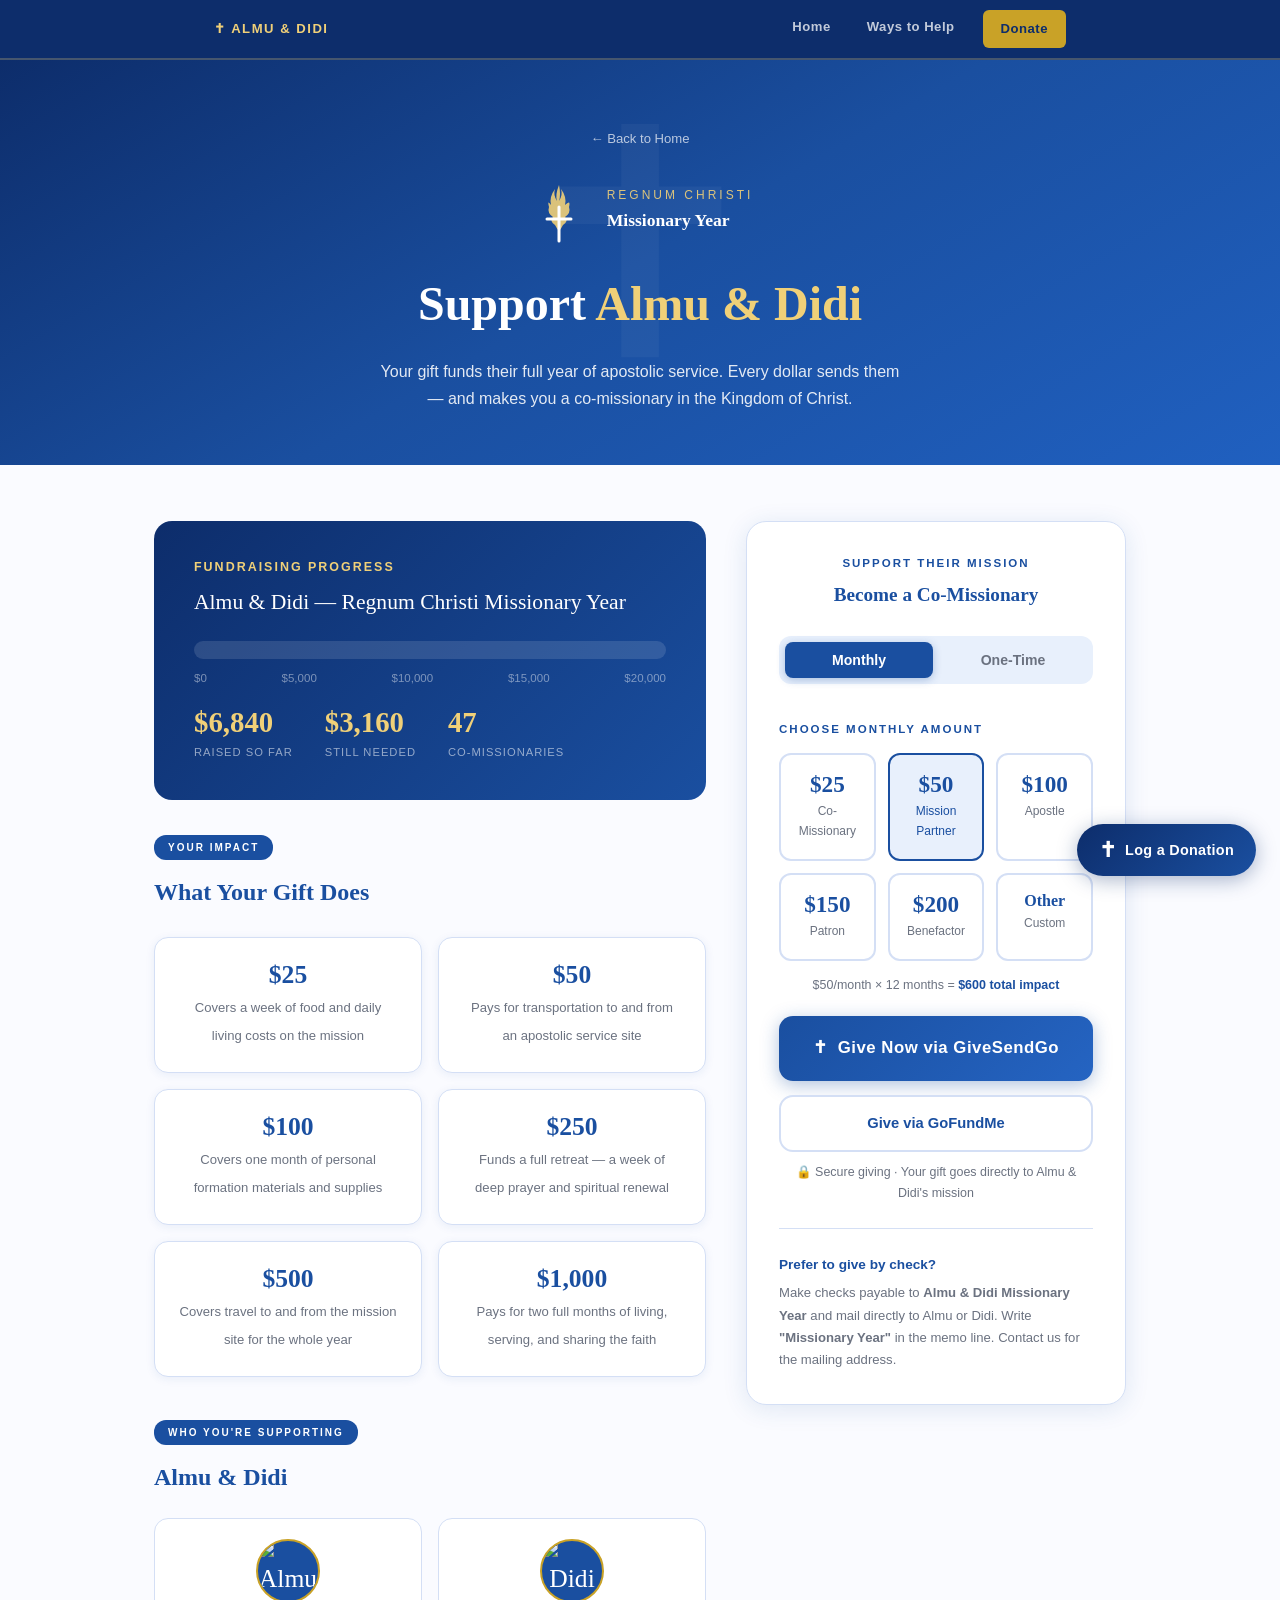
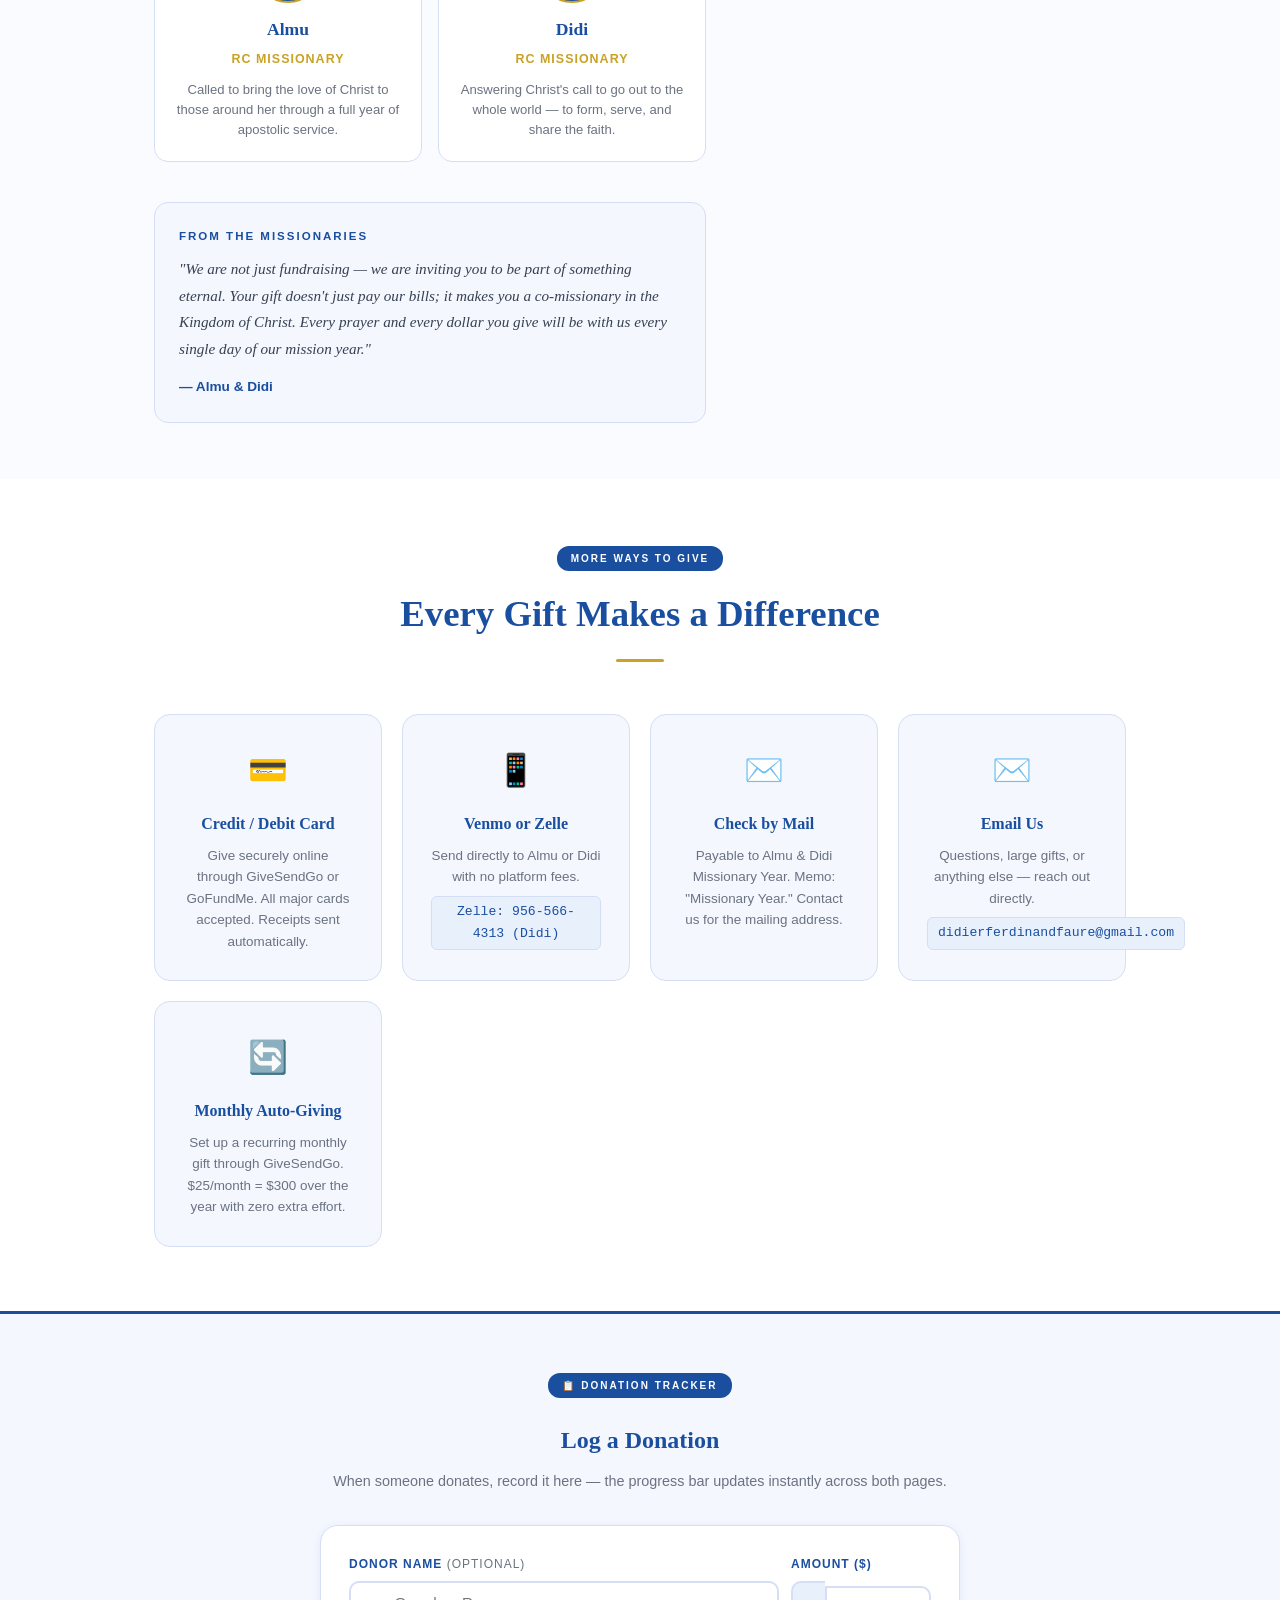
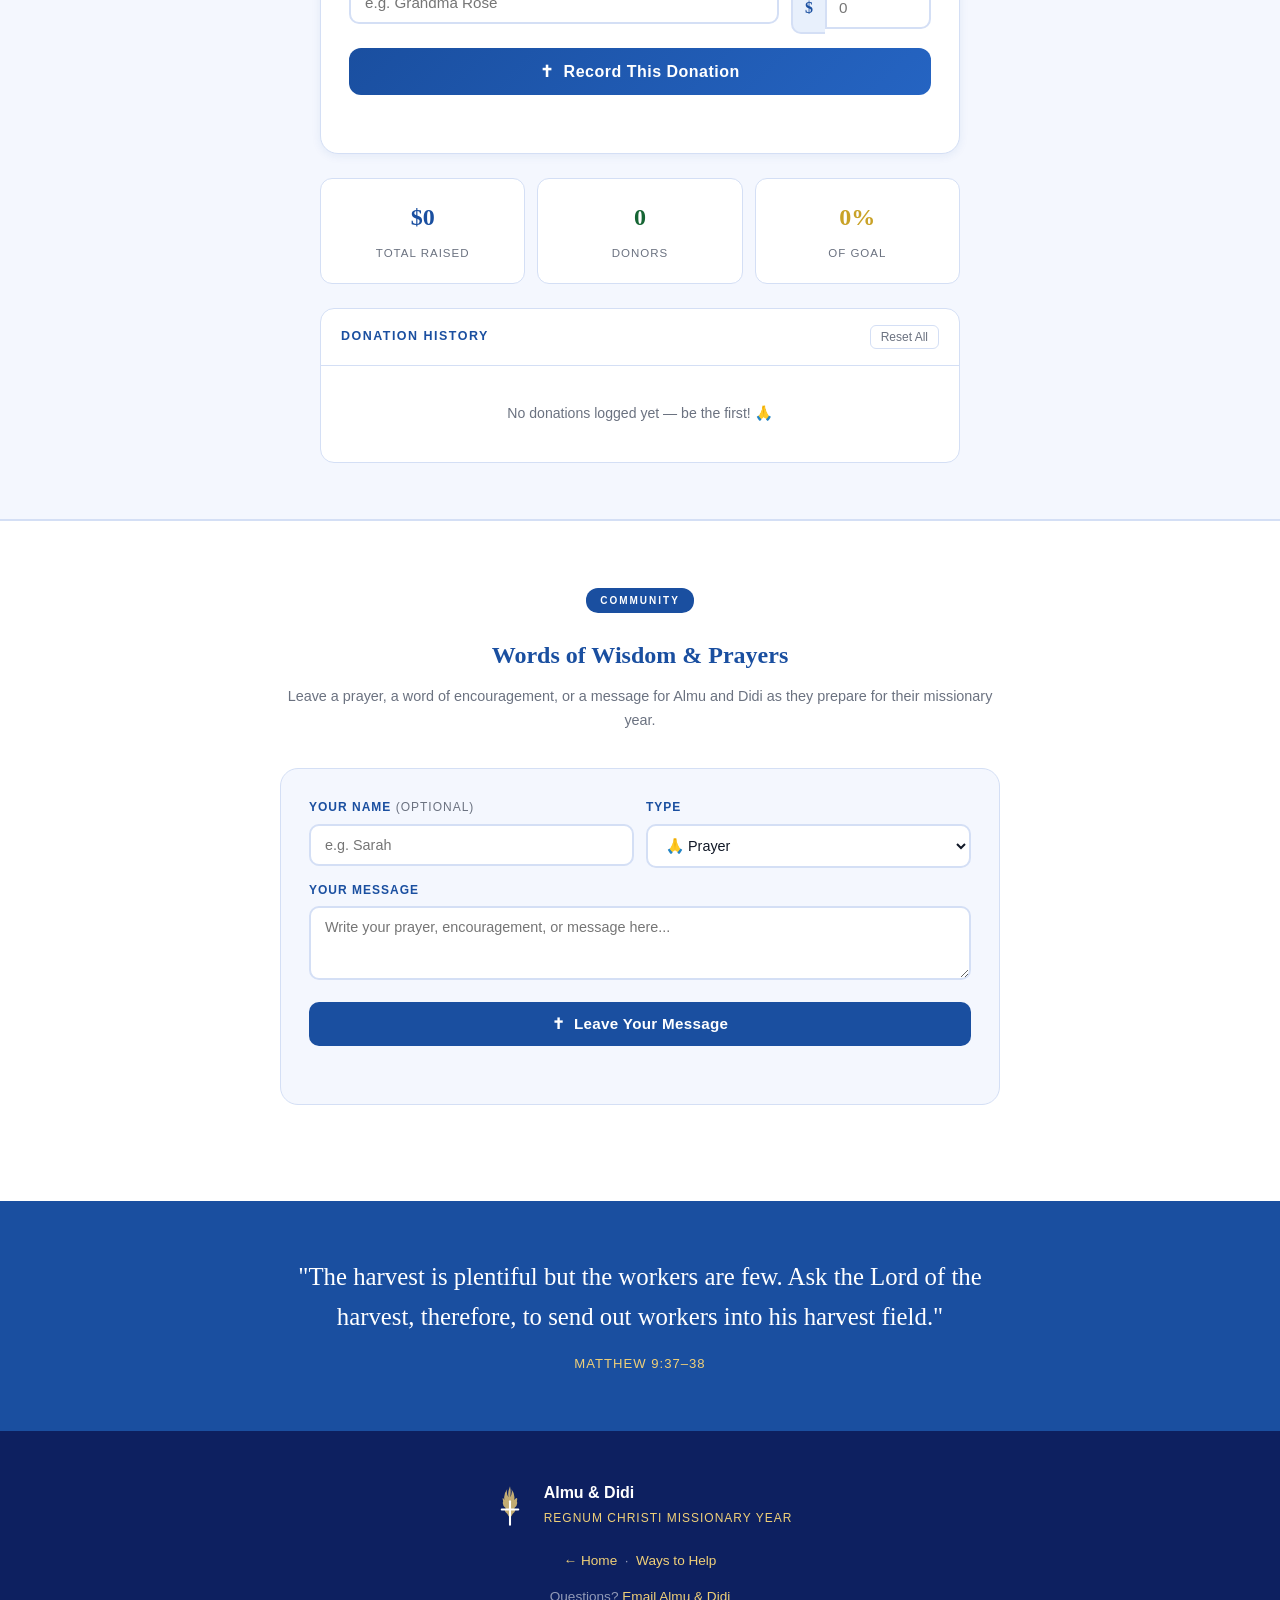
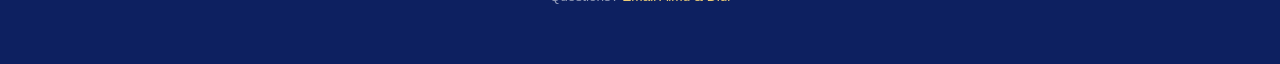
==== donate.html @ a64d0014 "Add files via upload" ====
<!DOCTYPE html>
<html lang="en">
<head>
  <meta charset="UTF-8"/>
  <meta name="viewport" content="width=device-width, initial-scale=1.0"/>
  <title>Donate | Almu & Didi — Regnum Christi Missionary Year</title>
  <link rel="stylesheet" href="style.css"/>
  <style>
    /* ── SITE NAV ── */
    .site-nav { background:#0d2d6b; position:sticky; top:0; z-index:100; border-bottom:2px solid rgba(240,208,120,0.25); }
    .nav-inner { max-width:900px; margin:0 auto; display:flex; align-items:center; justify-content:space-between; padding:0 24px; }
    .nav-brand { font-family:Arial,sans-serif; font-size:0.82rem; font-weight:800; letter-spacing:1.5px; text-transform:uppercase; color:var(--gold2); padding:14px 0; text-decoration:none; }
    .nav-links { display:flex; gap:0; }
    .nav-links a { font-family:Arial,sans-serif; font-size:0.82rem; font-weight:700; color:rgba(255,255,255,0.75); text-decoration:none; padding:16px 18px; border-bottom:3px solid transparent; transition:all 0.2s; letter-spacing:0.5px; }
    .nav-links a:hover { color:var(--gold2); }
    .nav-links a.active { color:#fff; border-bottom-color:var(--gold2); }
    .nav-links a.nav-donate { background:var(--gold); color:#0d2d6b; border-radius:6px; margin:10px 0 10px 10px; padding:8px 18px; border-bottom:none; }
    .nav-links a.nav-donate:hover { background:var(--gold2); }

    /* ── DONATE PAGE EXTRAS ── */
    .donate-hero {
      background: linear-gradient(150deg, #0d2d6b 0%, var(--rc-blue) 50%, #2060c0 100%);
      color: #fff; text-align: center; padding: 64px 24px 52px; position: relative; overflow: hidden;
    }
    .donate-hero .hero-bg-cross { font-size: 320px; }
    .back-link {
      display: inline-flex; align-items: center; gap: 8px;
      color: rgba(255,255,255,0.7); font-family: Arial, sans-serif; font-size: 0.82rem;
      text-decoration: none; margin-bottom: 28px; transition: color 0.2s;
    }
    .back-link:hover { color: var(--gold2); }
    .donate-hero h1 { font-size: clamp(1.9rem, 4vw, 3rem); margin-bottom: 14px; }
    .donate-hero h1 em { color: var(--gold2); font-style: normal; }
    .donate-hero p { font-family: Arial, sans-serif; font-size: 1rem; max-width: 520px; margin: 0 auto; opacity: 0.88; }

    /* ── GIVING SECTION ── */
    .giving-wrap { max-width: 820px; margin: 0 auto; padding: 64px 24px; }

    /* TOGGLE */
    .type-toggle {
      display: flex; background: var(--rc-light); border-radius: 12px; padding: 6px; gap: 6px;
      margin-bottom: 36px; max-width: 340px; margin-left: auto; margin-right: auto;
    }
    .toggle-btn {
      flex: 1; padding: 10px; border: none; border-radius: 8px; cursor: pointer;
      font-family: Arial, sans-serif; font-size: 0.88rem; font-weight: 700; transition: all 0.2s;
      background: transparent; color: var(--gray);
    }
    .toggle-btn.active { background: var(--rc-blue); color: #fff; box-shadow: 0 2px 8px rgba(26,79,160,0.3); }

    /* AMOUNT GRID */
    .amounts-label { font-family: Arial, sans-serif; font-size: 0.72rem; font-weight: 800; letter-spacing: 2px; text-transform: uppercase; color: var(--rc-blue); margin-bottom: 14px; }
    .amount-grid { display: grid; grid-template-columns: repeat(3, 1fr); gap: 12px; margin-bottom: 14px; }
    .amt-btn {
      border: 2px solid var(--border); border-radius: 12px; padding: 18px 12px;
      text-align: center; cursor: pointer; transition: all 0.2s; background: var(--white);
    }
    .amt-btn:hover { border-color: var(--rc-blue); background: var(--rc-pale); }
    .amt-btn.selected { border-color: var(--rc-blue); background: var(--rc-light); }
    .amt-btn .amt-num { display: block; font-size: 1.45rem; font-weight: 700; color: var(--rc-blue); line-height: 1; margin-bottom: 4px; }
    .amt-btn .amt-lbl { display: block; font-family: Arial, sans-serif; font-size: 0.75rem; color: var(--gray); }
    .amt-btn.selected .amt-lbl { color: var(--rc-blue); }

    .custom-wrap { display: flex; align-items: center; gap: 0; margin-bottom: 28px; }
    .custom-prefix { background: var(--rc-light); border: 2px solid var(--border); border-right: none; border-radius: 10px 0 0 10px; padding: 13px 16px; font-size: 1.1rem; font-weight: 700; color: var(--rc-blue); }
    .custom-input {
      flex: 1; border: 2px solid var(--border); border-radius: 0 10px 10px 0; padding: 13px 16px;
      font-size: 1.1rem; font-family: Arial, sans-serif; color: var(--dark); outline: none;
      transition: border-color 0.2s;
    }
    .custom-input:focus { border-color: var(--rc-blue); }

    /* TIER BADGES (monthly only) */
    .tier-badges { display: flex; gap: 10px; flex-wrap: wrap; margin-bottom: 24px; }
    .tier-badge { background: var(--rc-pale); border: 1px solid var(--border); border-radius: 20px; padding: 6px 16px; font-family: Arial, sans-serif; font-size: 0.8rem; color: var(--gray); cursor: pointer; transition: all 0.2s; }
    .tier-badge.active { background: var(--rc-blue); color: #fff; border-color: var(--rc-blue); }
    .tier-badge span { font-weight: 700; }

    /* DONATE CTA */
    .donate-cta-wrap { display: grid; gap: 14px; }
    .btn-donate-main {
      display: block; width: 100%; padding: 18px; border-radius: 14px; border: none; cursor: pointer;
      background: linear-gradient(135deg, var(--rc-blue), var(--rc-blue2));
      color: #fff; font-family: Arial, sans-serif; font-size: 1.05rem; font-weight: 800;
      letter-spacing: 0.5px; text-align: center; text-decoration: none;
      box-shadow: 0 4px 18px rgba(26,79,160,0.35); transition: all 0.2s;
    }
    .btn-donate-main:hover { transform: translateY(-2px); box-shadow: 0 8px 24px rgba(26,79,160,0.4); }
    .btn-alt {
      display: block; width: 100%; padding: 14px; border-radius: 14px; border: 2px solid var(--border); cursor: pointer;
      background: var(--white); color: var(--rc-blue); font-family: Arial, sans-serif; font-size: 0.92rem;
      font-weight: 700; text-align: center; text-decoration: none; transition: all 0.2s;
    }
    .btn-alt:hover { border-color: var(--rc-blue); background: var(--rc-pale); }
    .secure-note { text-align: center; font-family: Arial, sans-serif; font-size: 0.78rem; color: var(--gray); margin-top: 10px; }

    /* OTHER WAYS */
    .other-ways { background: var(--white); }
    .ways-grid { display: grid; grid-template-columns: repeat(auto-fit, minmax(220px, 1fr)); gap: 20px; }
    .way-card { background: var(--rc-pale); border: 1px solid var(--border); border-radius: 16px; padding: 28px; text-align: center; }
    .way-icon { font-size: 2rem; margin-bottom: 12px; }
    .way-card h4 { color: var(--rc-blue); font-size: 1rem; margin-bottom: 8px; }
    .way-card p { font-family: Arial, sans-serif; font-size: 0.84rem; color: var(--gray); line-height: 1.6; }
    .way-card code { display: inline-block; background: var(--rc-light); border: 1px solid var(--border); border-radius: 6px; padding: 4px 10px; font-size: 0.82rem; color: var(--rc-blue); margin-top: 8px; font-family: 'Courier New', monospace; }

    /* IMPACT */
    .impact-grid { display: grid; grid-template-columns: repeat(auto-fit, minmax(180px, 1fr)); gap: 16px; }
    .impact-card { background: var(--white); border: 1px solid var(--border); border-radius: 14px; padding: 24px; text-align: center; box-shadow: var(--shadow-sm); }
    .impact-amount { font-size: 1.6rem; font-weight: 700; color: var(--rc-blue); display: block; line-height: 1; margin-bottom: 6px; }
    .impact-desc { font-family: Arial, sans-serif; font-size: 0.82rem; color: var(--gray); line-height: 1.5; }

    /* PROGRESS */
    .progress-card { background: linear-gradient(135deg, #0d2d6b, var(--rc-blue)); color: #fff; border-radius: 18px; padding: 36px 40px; margin-bottom: 0; }
    .progress-card h3 { color: var(--gold2); font-family: Arial, sans-serif; font-size: 0.78rem; letter-spacing: 2px; text-transform: uppercase; margin-bottom: 6px; }
    .progress-card .p-title { font-size: 1.35rem; margin-bottom: 20px; }
    .p-bar-wrap { background: rgba(255,255,255,0.12); border-radius: 50px; height: 18px; overflow: hidden; margin-bottom: 10px; }
    .p-bar-fill { height: 100%; background: linear-gradient(90deg, var(--gold), var(--gold2)); border-radius: 50px; transition: width 2s ease; }
    .p-labels { display: flex; justify-content: space-between; font-family: Arial, sans-serif; font-size: 0.72rem; color: rgba(255,255,255,0.45); margin-bottom: 20px; }
    .p-stats { display: flex; gap: 32px; flex-wrap: wrap; }
    .p-stat-n { font-size: 1.8rem; font-weight: 700; color: var(--gold2); display: block; line-height: 1; }
    .p-stat-l { font-family: Arial, sans-serif; font-size: 0.7rem; letter-spacing: 1px; text-transform: uppercase; color: rgba(255,255,255,0.55); margin-top: 3px; }

    @media (max-width: 520px) {
      .amount-grid { grid-template-columns: repeat(2, 1fr); }
      .giving-wrap { padding: 40px 16px; }
      .progress-card { padding: 24px 20px; }
    }
  </style>
</head>
<body>

<!-- STICKY NAV (site-wide) -->
<nav class="site-nav">
  <div class="nav-inner">
    <a class="nav-brand" href="index.html">✝ Almu &amp; Didi</a>
    <div class="nav-links">
      <a href="index.html">Home</a>
      <a href="guide.html">Ways to Help</a>
      <a href="donate.html" class="nav-donate active">Donate</a>
    </div>
  </div>
</nav>

<!-- HERO -->
<header class="donate-hero">
  <div class="hero-bg-cross" style="position:absolute;font-size:320px;opacity:0.04;top:50%;left:50%;transform:translate(-50%,-54%);pointer-events:none;">✝</div>

  <div style="position:relative;">
    <a href="index.html" class="back-link">← Back to Home</a>

    <div class="rc-logo-wrap" style="margin-bottom:20px;">
      <svg viewBox="0 0 64 64" fill="none" width="52" height="52" xmlns="http://www.w3.org/2000/svg">
        <path d="M32 6 Q28 16 30 22 Q26 16 28 10 Q22 18 24 26 Q20 20 22 28 Q20 34 26 38 Q22 42 28 46 Q30 50 32 52 Q34 50 36 46 Q42 42 38 38 Q44 34 42 28 Q44 20 38 26 Q40 18 34 10 Q36 16 32 22 Q34 16 32 6Z" fill="#f0d078" opacity="0.9"/>
        <line x1="32" y1="28" x2="32" y2="62" stroke="white" stroke-width="3" stroke-linecap="round"/>
        <line x1="20" y1="40" x2="44" y2="40" stroke="white" stroke-width="3" stroke-linecap="round"/>
      </svg>
      <div class="rc-brand">
        <div class="rc-brand-name">Regnum Christi</div>
        <div class="rc-brand-full">Missionary Year</div>
      </div>
    </div>

    <h1>Support <em>Almu & Didi</em></h1>
    <p>Your gift funds their full year of apostolic service. Every dollar sends them — and makes you a co-missionary in the Kingdom of Christ.</p>
  </div>
</header>

<!-- MAIN CONTENT -->
<div style="background:var(--cream);">
  <div style="max-width:1020px;margin:0 auto;padding:56px 24px;display:grid;grid-template-columns:1fr 380px;gap:40px;align-items:start;" class="donate-layout">

    <!-- LEFT: IMPACT + PROGRESS -->
    <div>

      <!-- PROGRESS CARD -->
      <div class="progress-card" style="margin-bottom:32px;">
        <h3>Fundraising Progress</h3>
        <div class="p-title">Almu & Didi — Regnum Christi Missionary Year</div>
        <div class="p-bar-wrap"><div class="p-bar-fill" id="pBar" style="width:0%"></div></div>
        <div class="p-labels"><span>$0</span><span>$5,000</span><span>$10,000</span><span>$15,000</span><span id="cfgGoalLabel">$20,000</span></div>
        <div class="p-stats">
          <div>
            <span class="p-stat-n" id="cfgRaised">$6,840</span>
            <span class="p-stat-l">Raised so far</span>
          </div>
          <div>
            <span class="p-stat-n" id="cfgNeeded">$3,160</span>
            <span class="p-stat-l">Still needed</span>
          </div>
          <div>
            <span class="p-stat-n" id="cfgCoMiss">47</span>
            <span class="p-stat-l">Co-missionaries</span>
          </div>
        </div>
      </div>

      <!-- IMPACT -->
      <div class="sec-head" style="text-align:left;margin-bottom:24px;">
        <span class="sec-tag">Your Impact</span>
        <h2 style="font-size:1.5rem;">What Your Gift Does</h2>
      </div>
      <div class="impact-grid" style="margin-bottom:40px;">
        <div class="impact-card">
          <span class="impact-amount">$25</span>
          <span class="impact-desc">Covers a week of food and daily living costs on the mission</span>
        </div>
        <div class="impact-card">
          <span class="impact-amount">$50</span>
          <span class="impact-desc">Pays for transportation to and from an apostolic service site</span>
        </div>
        <div class="impact-card">
          <span class="impact-amount">$100</span>
          <span class="impact-desc">Covers one month of personal formation materials and supplies</span>
        </div>
        <div class="impact-card">
          <span class="impact-amount">$250</span>
          <span class="impact-desc">Funds a full retreat — a week of deep prayer and spiritual renewal</span>
        </div>
        <div class="impact-card">
          <span class="impact-amount">$500</span>
          <span class="impact-desc">Covers travel to and from the mission site for the whole year</span>
        </div>
        <div class="impact-card">
          <span class="impact-amount">$1,000</span>
          <span class="impact-desc">Pays for two full months of living, serving, and sharing the faith</span>
        </div>
      </div>

      <!-- MISSIONARIES MINI -->
      <div class="sec-head" style="text-align:left;margin-bottom:20px;">
        <span class="sec-tag">Who You're Supporting</span>
        <h2 style="font-size:1.5rem;">Almu & Didi</h2>
      </div>
      <div style="display:grid;grid-template-columns:1fr 1fr;gap:16px;margin-bottom:40px;">
        <div style="background:var(--white);border:1px solid var(--border);border-radius:14px;padding:20px;text-align:center;">
          <div style="width:64px;height:64px;border-radius:50%;background:var(--rc-blue);border:2px solid var(--gold);margin:0 auto 12px;overflow:hidden;display:flex;align-items:center;justify-content:center;font-size:1.6rem;color:#fff;"><img src="almu.jpeg" alt="Almu" style="width:100%;height:100%;object-fit:cover;border-radius:50%;"/></div>
          <strong style="color:var(--rc-blue);display:block;font-size:1.1rem;">Almu</strong>
          <span style="font-family:Arial,sans-serif;font-size:0.78rem;color:var(--gold);font-weight:700;letter-spacing:1px;text-transform:uppercase;">RC Missionary</span>
          <p style="font-family:Arial,sans-serif;font-size:0.82rem;color:var(--gray);margin-top:8px;line-height:1.55;" id="cfgAlmuBio">Called to bring the love of Christ to those around her through a full year of apostolic service.</p>
        </div>
        <div style="background:var(--white);border:1px solid var(--border);border-radius:14px;padding:20px;text-align:center;">
          <div id="didiAvatarDonate" style="width:64px;height:64px;border-radius:50%;background:var(--rc-blue);border:2px solid var(--gold);margin:0 auto 12px;overflow:hidden;display:flex;align-items:center;justify-content:center;font-size:1.6rem;color:#fff;"><img id="didiPhotoDonate" src="didi.jpeg" alt="Didi" style="width:100%;height:100%;object-fit:cover;border-radius:50%;"/></div>
          <strong style="color:var(--rc-blue);display:block;font-size:1.1rem;">Didi</strong>
          <span style="font-family:Arial,sans-serif;font-size:0.78rem;color:var(--gold);font-weight:700;letter-spacing:1px;text-transform:uppercase;">RC Missionary</span>
          <p style="font-family:Arial,sans-serif;font-size:0.82rem;color:var(--gray);margin-top:8px;line-height:1.55;" id="cfgDidiBio">Answering Christ's call to go out to the whole world — to form, serve, and share the faith.</p>
        </div>
      </div>

      <div style="background:var(--rc-pale);border:1px solid var(--border);border-radius:14px;padding:24px;">
        <div style="font-family:Arial,sans-serif;font-size:0.72rem;font-weight:800;letter-spacing:2px;text-transform:uppercase;color:var(--rc-blue);margin-bottom:10px;">From the Missionaries</div>
        <p style="font-style:italic;color:#374151;line-height:1.75;font-size:0.95rem;" id="cfgQuote">"We are not just fundraising — we are inviting you to be part of something eternal. Your gift doesn't just pay our bills; it makes you a co-missionary in the Kingdom of Christ. Every prayer and every dollar you give will be with us every single day of our mission year."</p>
        <p style="font-family:Arial,sans-serif;font-size:0.85rem;color:var(--rc-blue);font-weight:700;margin-top:12px;">— Almu &amp; Didi</p>
      </div>

    </div>

    <!-- RIGHT: DONATION FORM PANEL -->
    <div style="position:sticky;top:80px;">
      <div style="background:var(--white);border:1px solid var(--border);border-radius:20px;padding:32px;box-shadow:var(--shadow);">

        <div style="text-align:center;margin-bottom:24px;">
          <div style="font-family:Arial,sans-serif;font-size:0.72rem;font-weight:800;letter-spacing:2px;text-transform:uppercase;color:var(--rc-blue);margin-bottom:6px;">Support Their Mission</div>
          <div style="font-size:1.2rem;color:var(--rc-blue);font-weight:700;">Become a Co-Missionary</div>
        </div>

        <!-- TYPE TOGGLE -->
        <div class="type-toggle">
          <button class="toggle-btn active" id="btnMonthly" onclick="setType('monthly')">Monthly</button>
          <button class="toggle-btn" id="btnOnce" onclick="setType('once')">One-Time</button>
        </div>

        <!-- MONTHLY PANEL -->
        <div id="panelMonthly">
          <div class="amounts-label">Choose monthly amount</div>
          <div class="amount-grid">
            <div class="amt-btn" onclick="selectAmt(this,'25')">
              <span class="amt-num">$25</span>
              <span class="amt-lbl">Co-Missionary</span>
            </div>
            <div class="amt-btn selected" onclick="selectAmt(this,'50')">
              <span class="amt-num">$50</span>
              <span class="amt-lbl">Mission Partner</span>
            </div>
            <div class="amt-btn" onclick="selectAmt(this,'100')">
              <span class="amt-num">$100</span>
              <span class="amt-lbl">Apostle</span>
            </div>
            <div class="amt-btn" onclick="selectAmt(this,'150')">
              <span class="amt-num">$150</span>
              <span class="amt-lbl">Patron</span>
            </div>
            <div class="amt-btn" onclick="selectAmt(this,'200')">
              <span class="amt-num">$200</span>
              <span class="amt-lbl">Benefactor</span>
            </div>
            <div class="amt-btn" onclick="selectAmt(this,'custom-m')">
              <span class="amt-num" style="font-size:1rem;">Other</span>
              <span class="amt-lbl">Custom</span>
            </div>
          </div>
          <div class="custom-wrap" id="customWrapM" style="display:none;">
            <span class="custom-prefix">$</span>
            <input class="custom-input" type="number" placeholder="Enter amount" id="customAmtM" min="1"/>
          </div>
          <div style="font-family:Arial,sans-serif;font-size:0.78rem;color:var(--gray);margin-bottom:20px;text-align:center;">
            $50/month × 12 months = <strong style="color:var(--rc-blue);">$600 total impact</strong>
          </div>
        </div>

        <!-- ONE-TIME PANEL -->
        <div id="panelOnce" style="display:none;">
          <div class="amounts-label">Choose gift amount</div>
          <div class="amount-grid">
            <div class="amt-btn" onclick="selectAmt(this,'50o')">
              <span class="amt-num">$50</span>
              <span class="amt-lbl">Supporter</span>
            </div>
            <div class="amt-btn selected" onclick="selectAmt(this,'100o')">
              <span class="amt-num">$100</span>
              <span class="amt-lbl">Partner</span>
            </div>
            <div class="amt-btn" onclick="selectAmt(this,'200o')">
              <span class="amt-num">$200</span>
              <span class="amt-lbl">Champion</span>
            </div>
            <div class="amt-btn" onclick="selectAmt(this,'500o')">
              <span class="amt-num">$500</span>
              <span class="amt-lbl">Patron</span>
            </div>
            <div class="amt-btn" onclick="selectAmt(this,'1000o')">
              <span class="amt-num">$1K</span>
              <span class="amt-lbl">Benefactor</span>
            </div>
            <div class="amt-btn" onclick="selectAmt(this,'custom-o')">
              <span class="amt-num" style="font-size:1rem;">Other</span>
              <span class="amt-lbl">Custom</span>
            </div>
          </div>
          <div class="custom-wrap" id="customWrapO" style="display:none;">
            <span class="custom-prefix">$</span>
            <input class="custom-input" type="number" placeholder="Enter amount" id="customAmtO" min="1"/>
          </div>
        </div>

        <!-- DONATE BUTTONS -->
        <div class="donate-cta-wrap">
          <a href="https://www.givesendgo.com/didi-and-almus-missionary-year?utm_source=share" target="_blank" class="btn-donate-main" id="mainDonateBtn">
            ✝ &nbsp;Give Now via GiveSendGo
          </a>
          <a href="https://gofund.me/f0dfb1dad" target="_blank" class="btn-alt">
            Give via GoFundMe
          </a>
        </div>
        <div class="secure-note">🔒 Secure giving · Your gift goes directly to Almu &amp; Didi's mission</div>

        <hr style="margin:24px 0;border:none;border-top:1px solid var(--border);"/>

        <!-- CHECK INFO -->
        <div style="font-family:Arial,sans-serif;font-size:0.82rem;color:var(--gray);line-height:1.7;">
          <div style="font-weight:700;color:var(--rc-blue);margin-bottom:6px;font-size:0.85rem;">Prefer to give by check?</div>
          Make checks payable to <strong id="cfgCheckTo">Almu &amp; Didi Missionary Year</strong> and mail directly to Almu or Didi. Write <strong>"Missionary Year"</strong> in the memo line. Contact us for the mailing address.
        </div>

      </div>
    </div>

  </div>
</div>

<!-- OTHER WAYS TO GIVE -->
<section class="other-ways" style="padding:64px 0;">
  <div class="container">
    <div class="sec-head">
      <span class="sec-tag">More Ways to Give</span>
      <h2>Every Gift Makes a Difference</h2>
      <div class="sec-divider"></div>
    </div>
    <div class="ways-grid">
      <div class="way-card">
        <div class="way-icon">💳</div>
        <h4>Credit / Debit Card</h4>
        <p>Give securely online through GiveSendGo or GoFundMe. All major cards accepted. Receipts sent automatically.</p>
      </div>
      <div class="way-card">
        <div class="way-icon">📱</div>
        <h4>Venmo or Zelle</h4>
        <p>Send directly to Almu or Didi with no platform fees.</p>
        <code id="cfgVenmoLine">Zelle: 956-566-4313 (Didi)</code>
      </div>
      <div class="way-card">
        <div class="way-icon">✉️</div>
        <h4>Check by Mail</h4>
        <p>Payable to <span id="cfgCheckTo2">Almu &amp; Didi Missionary Year</span>. Memo: "Missionary Year." Contact us for the mailing address.</p>
      </div>
      <div class="way-card">
        <div class="way-icon">✉️</div>
        <h4>Email Us</h4>
        <p>Questions, large gifts, or anything else — reach out directly.</p>
        <code><a id="cfgEmailLink" href="mailto:didierferdinandfaure@gmail.com" style="color:inherit;text-decoration:none;">didierferdinandfaure@gmail.com</a></code>
      </div>

      <div class="way-card">
        <div class="way-icon">🔄</div>
        <h4>Monthly Auto-Giving</h4>
        <p>Set up a recurring monthly gift through GiveSendGo. $25/month = $300 over the year with zero extra effort.</p>
      </div>
    </div>
  </div>
</section>

<!-- DONATION LOG PANEL -->
<section style="background:var(--rc-pale);padding:56px 0;border-top:3px solid var(--rc-blue);">
  <div class="container">
    <div style="max-width:640px;margin:0 auto;">

      <div style="text-align:center;margin-bottom:32px;">
        <span class="sec-tag">📋 Donation Tracker</span>
        <h2 style="font-size:1.5rem;color:var(--rc-blue);margin-top:10px;">Log a Donation</h2>
        <p style="font-family:Arial,sans-serif;font-size:0.9rem;color:var(--gray);margin-top:8px;">When someone donates, record it here — the progress bar updates instantly across both pages.</p>
      </div>

      <!-- LOG FORM -->
      <div style="background:var(--white);border:1px solid var(--border);border-radius:18px;padding:28px;box-shadow:var(--shadow-sm);margin-bottom:24px;">
        <div style="display:grid;grid-template-columns:1fr 140px;gap:12px;margin-bottom:14px;">
          <div>
            <label style="font-family:Arial,sans-serif;font-size:0.75rem;font-weight:700;letter-spacing:1px;text-transform:uppercase;color:var(--rc-blue);display:block;margin-bottom:6px;">Donor Name <span style="font-weight:400;color:var(--gray);">(optional)</span></label>
            <input id="logName" type="text" placeholder="e.g. Grandma Rose"
              style="width:100%;border:2px solid var(--border);border-radius:10px;padding:11px 14px;font-family:Arial,sans-serif;font-size:0.95rem;outline:none;transition:border-color 0.2s;"
              onfocus="this.style.borderColor='var(--rc-blue)'" onblur="this.style.borderColor='var(--border)'"/>
          </div>
          <div>
            <label style="font-family:Arial,sans-serif;font-size:0.75rem;font-weight:700;letter-spacing:1px;text-transform:uppercase;color:var(--rc-blue);display:block;margin-bottom:6px;">Amount ($)</label>
            <div style="display:flex;align-items:center;gap:0;">
              <span style="background:var(--rc-light);border:2px solid var(--border);border-right:none;border-radius:10px 0 0 10px;padding:11px 12px;font-weight:700;color:var(--rc-blue);">$</span>
              <input id="logAmt" type="number" min="1" placeholder="0"
                style="flex:1;border:2px solid var(--border);border-radius:0 10px 10px 0;padding:11px 12px;font-family:Arial,sans-serif;font-size:0.95rem;outline:none;transition:border-color 0.2s;min-width:0;"
                onfocus="this.style.borderColor='var(--rc-blue)'" onblur="this.style.borderColor='var(--border)'"
                onkeydown="if(event.key==='Enter') logDonation()"/>
            </div>
          </div>
        </div>
        <button onclick="logDonation()"
          style="width:100%;padding:14px;background:linear-gradient(135deg,var(--rc-blue),var(--rc-blue2));color:#fff;border:none;border-radius:12px;font-family:Arial,sans-serif;font-size:1rem;font-weight:800;cursor:pointer;letter-spacing:0.5px;transition:all 0.2s;"
          onmouseover="this.style.opacity='0.9'" onmouseout="this.style.opacity='1'">
          ✝ &nbsp;Record This Donation
        </button>
        <div id="logMsg" style="text-align:center;font-family:Arial,sans-serif;font-size:0.85rem;margin-top:10px;min-height:20px;"></div>
      </div>

      <!-- TOTALS DISPLAY -->
      <div style="display:grid;grid-template-columns:repeat(3,1fr);gap:12px;margin-bottom:24px;">
        <div style="background:var(--white);border:1px solid var(--border);border-radius:12px;padding:18px;text-align:center;">
          <span style="display:block;font-size:1.5rem;font-weight:700;color:var(--rc-blue);" id="liveTotalDisp">$0</span>
          <span style="font-family:Arial,sans-serif;font-size:0.72rem;text-transform:uppercase;letter-spacing:1px;color:var(--gray);">Total Raised</span>
        </div>
        <div style="background:var(--white);border:1px solid var(--border);border-radius:12px;padding:18px;text-align:center;">
          <span style="display:block;font-size:1.5rem;font-weight:700;color:var(--green);" id="liveDonorDisp">0</span>
          <span style="font-family:Arial,sans-serif;font-size:0.72rem;text-transform:uppercase;letter-spacing:1px;color:var(--gray);">Donors</span>
        </div>
        <div style="background:var(--white);border:1px solid var(--border);border-radius:12px;padding:18px;text-align:center;">
          <span style="display:block;font-size:1.5rem;font-weight:700;color:var(--gold);" id="livePctDisp">0%</span>
          <span style="font-family:Arial,sans-serif;font-size:0.72rem;text-transform:uppercase;letter-spacing:1px;color:var(--gray);">Of Goal</span>
        </div>
      </div>

      <!-- DONATION LIST -->
      <div style="background:var(--white);border:1px solid var(--border);border-radius:14px;overflow:hidden;">
        <div style="padding:16px 20px;border-bottom:1px solid var(--border);display:flex;justify-content:space-between;align-items:center;">
          <span style="font-family:Arial,sans-serif;font-size:0.78rem;font-weight:800;letter-spacing:1.5px;text-transform:uppercase;color:var(--rc-blue);">Donation History</span>
          <button onclick="clearDonations()" style="font-family:Arial,sans-serif;font-size:0.75rem;color:var(--gray);background:none;border:1px solid var(--border);border-radius:6px;padding:4px 10px;cursor:pointer;">Reset All</button>
        </div>
        <div id="donationList" style="max-height:280px;overflow-y:auto;padding:8px 0;">
          <div style="text-align:center;padding:28px;font-family:Arial,sans-serif;font-size:0.88rem;color:var(--gray);">No donations logged yet — be the first! 🙏</div>
        </div>
      </div>

    </div>
  </div>
</section>

<!-- MESSAGES / PRAYERS SECTION -->
<section style="background:var(--white);padding:64px 0;border-top:2px solid var(--border);">
  <div class="container">
    <div style="max-width:720px;margin:0 auto;">
      <div style="text-align:center;margin-bottom:36px;">
        <span class="sec-tag">Community</span>
        <h2 style="font-size:1.5rem;color:var(--rc-blue);margin-top:10px;">Words of Wisdom &amp; Prayers</h2>
        <p style="font-family:Arial,sans-serif;font-size:0.9rem;color:var(--gray);margin-top:8px;">Leave a prayer, a word of encouragement, or a message for Almu and Didi as they prepare for their missionary year.</p>
      </div>

      <!-- MESSAGE FORM -->
      <div style="background:var(--rc-pale);border:1px solid var(--border);border-radius:18px;padding:28px;margin-bottom:32px;">
        <div style="display:grid;grid-template-columns:1fr 1fr;gap:12px;margin-bottom:12px;">
          <div>
            <label style="font-family:Arial,sans-serif;font-size:0.75rem;font-weight:700;letter-spacing:1px;text-transform:uppercase;color:var(--rc-blue);display:block;margin-bottom:6px;">Your Name <span style="font-weight:400;color:var(--gray);">(optional)</span></label>
            <input id="msgName" type="text" placeholder="e.g. Sarah"
              style="width:100%;border:2px solid var(--border);border-radius:10px;padding:11px 14px;font-family:Arial,sans-serif;font-size:0.9rem;outline:none;background:var(--white);transition:border-color 0.2s;"
              onfocus="this.style.borderColor='var(--rc-blue)'" onblur="this.style.borderColor='var(--border)'"/>
          </div>
          <div>
            <label style="font-family:Arial,sans-serif;font-size:0.75rem;font-weight:700;letter-spacing:1px;text-transform:uppercase;color:var(--rc-blue);display:block;margin-bottom:6px;">Type</label>
            <select id="msgType" style="width:100%;border:2px solid var(--border);border-radius:10px;padding:11px 14px;font-family:Arial,sans-serif;font-size:0.9rem;outline:none;background:var(--white);color:var(--dark);">
              <option value="prayer">🙏 Prayer</option>
              <option value="encouragement">💛 Encouragement</option>
              <option value="wisdom">✝ Word of Wisdom</option>
              <option value="message">✉️ Message</option>
            </select>
          </div>
        </div>
        <div style="margin-bottom:14px;">
          <label style="font-family:Arial,sans-serif;font-size:0.75rem;font-weight:700;letter-spacing:1px;text-transform:uppercase;color:var(--rc-blue);display:block;margin-bottom:6px;">Your Message</label>
          <textarea id="msgText" rows="3" placeholder="Write your prayer, encouragement, or message here..."
            style="width:100%;border:2px solid var(--border);border-radius:10px;padding:11px 14px;font-family:Arial,sans-serif;font-size:0.9rem;outline:none;background:var(--white);resize:vertical;transition:border-color 0.2s;"
            onfocus="this.style.borderColor='var(--rc-blue)'" onblur="this.style.borderColor='var(--border)'"></textarea>
        </div>
        <button onclick="submitMessage()"
          style="width:100%;padding:13px;background:var(--rc-blue);color:#fff;border:none;border-radius:10px;font-family:Arial,sans-serif;font-size:0.95rem;font-weight:800;cursor:pointer;letter-spacing:0.3px;transition:opacity 0.2s;"
          onmouseover="this.style.opacity='0.88'" onmouseout="this.style.opacity='1'">
          ✝ &nbsp;Leave Your Message
        </button>
        <div id="msgConfirm" style="text-align:center;font-family:Arial,sans-serif;font-size:0.85rem;margin-top:10px;min-height:20px;"></div>
      </div>

      <!-- MESSAGE WALL -->
      <div id="messageWall" style="display:grid;gap:14px;"></div>
    </div>
  </div>
</section>

<!-- QUOTE BAND -->
<div class="quote-band">
  <blockquote>"The harvest is plentiful but the workers are few. Ask the Lord of the harvest, therefore, to send out workers into his harvest field."</blockquote>
  <cite>Matthew 9:37–38</cite>
</div>

<!-- FOOTER -->
<footer>
  <div class="foot-rc">
    <svg viewBox="0 0 64 64" fill="none" width="40" height="40" xmlns="http://www.w3.org/2000/svg">
      <path d="M32 6 Q28 16 30 22 Q26 16 28 10 Q22 18 24 26 Q20 20 22 28 Q20 34 26 38 Q22 42 28 46 Q30 50 32 52 Q34 50 36 46 Q42 42 38 38 Q44 34 42 28 Q44 20 38 26 Q40 18 34 10 Q36 16 32 22 Q34 16 32 6Z" fill="#f0d078" opacity="0.8"/>
      <line x1="32" y1="28" x2="32" y2="62" stroke="white" stroke-width="3" stroke-linecap="round"/>
      <line x1="20" y1="40" x2="44" y2="40" stroke="white" stroke-width="3" stroke-linecap="round"/>
    </svg>
    <div class="foot-rc-text">
      <strong>Almu &amp; Didi</strong>
      <span>Regnum Christi Missionary Year</span>
    </div>
  </div>
  <p><a href="index.html">← Home</a> &nbsp;·&nbsp; <a href="guide.html">Ways to Help</a></p>
  <p style="margin-top:12px;">Questions? <a id="cfgFooterEmail" href="mailto:forreygabe07@gmail.com">Email Almu &amp; Didi</a></p>
</footer>

<!-- FLOATING LOG BUTTON -->
<button id="floatLogBtn" onclick="openLogPopup()" aria-label="Log a donation">
  <span style="font-size:1.3rem;">✝</span>
  <span>Log a Donation</span>
</button>

<!-- LOG POPUP MODAL -->
<div id="logPopupOverlay" onclick="closeLogPopup()" style="display:none;position:fixed;inset:0;background:rgba(13,45,107,0.55);z-index:1000;backdrop-filter:blur(2px);"></div>
<div id="logPopup" style="display:none;position:fixed;bottom:88px;right:24px;z-index:1001;width:min(340px,calc(100vw - 48px));background:#fff;border-radius:20px;box-shadow:0 8px 40px rgba(13,45,107,0.22);border:1px solid var(--border);overflow:hidden;">
  <div style="background:linear-gradient(135deg,#0d2d6b,var(--rc-blue));padding:20px 24px 18px;display:flex;align-items:center;justify-content:space-between;">
    <div>
      <div style="font-family:Arial,sans-serif;font-size:0.7rem;letter-spacing:2px;text-transform:uppercase;color:var(--gold2);margin-bottom:4px;">Just donated?</div>
      <div style="font-size:1.1rem;color:#fff;font-weight:700;">Record Your Gift</div>
    </div>
    <button onclick="closeLogPopup()" style="background:rgba(255,255,255,0.12);border:none;color:rgba(255,255,255,0.8);border-radius:50%;width:32px;height:32px;font-size:1.2rem;cursor:pointer;display:flex;align-items:center;justify-content:center;line-height:1;">&times;</button>
  </div>
  <div style="padding:20px 24px 24px;">
    <p style="font-family:Arial,sans-serif;font-size:0.88rem;color:var(--gray);line-height:1.6;margin-bottom:20px;">After giving on GiveSendGo or GoFundMe, come back here and log it so the progress bar updates for everyone.</p>
    <button onclick="goToLog()" style="width:100%;padding:14px;background:linear-gradient(135deg,var(--rc-blue),var(--rc-blue2));color:#fff;border:none;border-radius:12px;font-family:Arial,sans-serif;font-size:1rem;font-weight:800;cursor:pointer;letter-spacing:0.3px;transition:opacity 0.2s;" onmouseover="this.style.opacity='.88'" onmouseout="this.style.opacity='1'">
      ✝ &nbsp;Take Me to the Log →
    </button>
  </div>
</div>

<style>
  #floatLogBtn {
    position: fixed; bottom: 24px; right: 24px; z-index: 999;
    display: flex; align-items: center; gap: 8px;
    background: linear-gradient(135deg, #0d2d6b, var(--rc-blue));
    color: #fff; border: none; border-radius: 50px;
    padding: 14px 22px; font-family: Arial, sans-serif;
    font-size: 0.9rem; font-weight: 800; cursor: pointer;
    box-shadow: 0 4px 20px rgba(13,45,107,0.35);
    letter-spacing: 0.3px; transition: transform 0.2s, box-shadow 0.2s;
  }
  #floatLogBtn:hover { transform: translateY(-2px); box-shadow: 0 8px 28px rgba(13,45,107,0.4); }
  @media (max-width: 780px) {
    .donate-layout { grid-template-columns: 1fr !important; }
    #floatLogBtn { bottom: 16px; right: 16px; padding: 12px 18px; font-size: 0.82rem; }
  }
</style>

<script src="config.js"></script>
<script>
  // ── STORAGE KEY ──
  const LS_KEY = 'rc_donations_almu_didi';

  // ── LOAD DONATIONS FROM LOCALSTORAGE ──
  function loadDonations() {
    try { return JSON.parse(localStorage.getItem(LS_KEY)) || []; }
    catch(e) { return []; }
  }
  function saveDonations(arr) {
    localStorage.setItem(LS_KEY, JSON.stringify(arr));
  }

  // ── COMPUTE TOTALS ──
  function getTotals(donations) {
    const total = donations.reduce((s, d) => s + d.amount, 0);
    const goal  = SITE_CONFIG.goal;
    const pct   = Math.min(100, Math.round((total / goal) * 100));
    return { total, goal, pct, needed: Math.max(0, goal - total), count: donations.length };
  }

  // ── UPDATE ALL UI ──
  function refreshUI() {
    const donations = loadDonations();
    const t = getTotals(donations);
    const fmt = n => '$' + n.toLocaleString();

    // Progress bar + stats (top of page)
    const bar = document.getElementById('pBar');
    if (bar) bar.style.width = t.pct + '%';
    setText('cfgRaised',  fmt(t.total));
    setText('cfgNeeded',  fmt(t.needed));
    setText('cfgCoMiss',  t.count);

    // Live totals panel
    setText('liveTotalDisp', fmt(t.total));
    setText('liveDonorDisp', t.count);
    setText('livePctDisp',   t.pct + '%');

    // Donation list
    const list = document.getElementById('donationList');
    if (list) {
      if (donations.length === 0) {
        list.innerHTML = '<div style="text-align:center;padding:28px;font-family:Arial,sans-serif;font-size:0.88rem;color:var(--gray);">No donations logged yet — be the first! 🙏</div>';
      } else {
        const rows = donations.slice().reverse().map((d, i) => {
          const idx = donations.length - 1 - i;
          return `<div style="display:flex;justify-content:space-between;align-items:center;padding:11px 20px;border-bottom:1px solid var(--rc-light);font-family:Arial,sans-serif;">
            <div>
              <span style="font-weight:700;color:var(--rc-blue);font-size:0.92rem;">✝ Co-Missionary</span>
              <span style="font-size:0.75rem;color:var(--gray);margin-left:8px;">${d.date}</span>
            </div>
            <div style="display:flex;align-items:center;gap:10px;">
              <span style="font-weight:800;color:var(--green);font-size:1rem;">+$${d.amount.toLocaleString()}</span>
              <button onclick="removeDonation(${idx})" style="background:none;border:none;color:var(--gray);cursor:pointer;font-size:1rem;line-height:1;padding:2px 4px;" title="Remove">×</button>
            </div>
          </div>`;
        }).join('');
        list.innerHTML = rows;
      }
    }
  }

  // ── SMS NOTIFICATION ──
  const SMS_PHONE = '9565664313';
  const SMS_KEY   = 'textbelt'; // free: 1 test/day — buy a key at textbelt.com ($0.01/text)

  function sendSms(message) {
    fetch('https://textbelt.com/text', {
      method: 'POST',
      headers: { 'Content-Type': 'application/json' },
      body: JSON.stringify({ phone: SMS_PHONE, message, key: SMS_KEY })
    }).catch(() => {}); // silent fail — don't block UI
  }

  // ── LOG A DONATION ──
  function logDonation() {
    const nameEl = document.getElementById('logName');
    const amtEl  = document.getElementById('logAmt');
    const msgEl  = document.getElementById('logMsg');
    const amt    = parseFloat(amtEl.value);

    if (!amt || amt <= 0) {
      msgEl.style.color = '#991b1b';
      msgEl.textContent = 'Please enter a valid donation amount.';
      amtEl.focus();
      return;
    }

    const donations = loadDonations();
    const now = new Date();
    const name = nameEl.value.trim() || 'Anonymous';
    donations.push({
      name,
      amount: amt,
      date:   now.toLocaleDateString('en-US', { month: 'short', day: 'numeric', year: 'numeric' })
    });
    saveDonations(donations);

    const t = getTotals(donations);
    sendSms('New donation: $' + amt.toLocaleString() + ' from ' + name + '. Total raised: $' + t.total.toLocaleString() + ' (' + t.pct + '% of goal). Almu & Didi Mission.');

    // Clear inputs
    nameEl.value = '';
    amtEl.value  = '';

    // Show success message
    msgEl.style.color = 'var(--green)';
    msgEl.textContent = '✓ Donation of $' + amt.toLocaleString() + ' recorded! 🙏';
    setTimeout(() => { msgEl.textContent = ''; }, 3000);

    refreshUI();
  }

  // ── REMOVE A DONATION ──
  function removeDonation(index) {
    if (!confirm('Remove this donation entry?')) return;
    const donations = loadDonations();
    donations.splice(index, 1);
    saveDonations(donations);
    refreshUI();
  }

  // ── CLEAR ALL ──
  function clearDonations() {
    if (!confirm('Reset ALL donations to $0? This cannot be undone.')) return;
    localStorage.removeItem(LS_KEY);
    refreshUI();
  }

  // ── MESSAGES STORAGE ──
  const MSG_KEY = 'rc_messages_almu_didi';
  const MSG_ICONS = { prayer:'🙏', encouragement:'💛', wisdom:'✝', message:'✉️' };

  function loadMessages() {
    try { return JSON.parse(localStorage.getItem(MSG_KEY)) || []; } catch(e) { return []; }
  }
  function saveMessages(arr) { localStorage.setItem(MSG_KEY, JSON.stringify(arr)); }

  function submitMessage() {
    const name = (document.getElementById('msgName').value.trim()) || 'Anonymous';
    const text = document.getElementById('msgText').value.trim();
    const type = document.getElementById('msgType').value;
    const conf = document.getElementById('msgConfirm');
    if (!text) { conf.style.color='#991b1b'; conf.textContent='Please write a message first.'; return; }
    const msgs = loadMessages();
    msgs.push({ name, text, type, date: new Date().toLocaleDateString('en-US',{month:'short',day:'numeric',year:'numeric'}) });
    saveMessages(msgs);

    const typeLabels = { prayer: 'Prayer', encouragement: 'Encouragement', wisdom: 'Word of Wisdom', message: 'Message' };
    const preview = text.length > 80 ? text.slice(0, 80) + '...' : text;
    sendSms('New ' + (typeLabels[type] || 'Message') + ' from ' + name + ': "' + preview + '" — Almu & Didi Mission.');

    document.getElementById('msgName').value = '';
    document.getElementById('msgText').value = '';
    conf.style.color = 'var(--green)';
    conf.textContent = '✓ Thank you! Your message was added. 🙏';
    setTimeout(() => { conf.textContent = ''; }, 3000);
    renderMessages();
  }

  function renderMessages() {
    const wall = document.getElementById('messageWall');
    if (!wall) return;
    const msgs = loadMessages();
    if (msgs.length === 0) {
      wall.innerHTML = '<p style="text-align:center;font-family:Arial,sans-serif;font-size:0.88rem;color:var(--gray);padding:20px 0;">No messages yet — be the first to leave one! 🙏</p>';
      return;
    }
    wall.innerHTML = msgs.slice().reverse().map(m =>
      `<div style="background:var(--rc-pale);border:1px solid var(--border);border-radius:14px;padding:20px 22px;">
        <div style="display:flex;justify-content:space-between;margin-bottom:8px;font-family:Arial,sans-serif;font-size:0.78rem;">
          <span style="font-weight:700;color:var(--rc-blue);">${MSG_ICONS[m.type]||'✉️'} ${m.name}</span>
          <span style="color:var(--gray);">${m.date}</span>
        </div>
        <p style="font-family:Arial,sans-serif;font-size:0.9rem;color:#374151;line-height:1.65;margin:0;font-style:italic;">"${m.text}"</p>
      </div>`
    ).join('');
  }

  // ── STATIC CONFIG VALUES (bios, quote, contact, links, etc.) ──
  function applyConfig() {
    const c = SITE_CONFIG;
    setText('cfgAlmuBio', c.almu.bio);
    setText('cfgDidiBio', c.didi.bio);
    setText('cfgQuote',   '“' + c.quote + '”');
    setText('cfgGoalLabel', c.goalFmt);

    // Check payable to
    const checkEls = document.querySelectorAll('#cfgCheckTo, #cfgCheckTo2');
    checkEls.forEach(el => { if (el) el.textContent = c.checkPayableTo; });

    // Email links
    const emailLink = document.getElementById('cfgEmailLink');
    if (emailLink) { emailLink.href = 'mailto:' + c.contact.email; emailLink.textContent = c.contact.email; }
    const footerEmail = document.getElementById('cfgFooterEmail');
    if (footerEmail) { footerEmail.href = 'mailto:' + c.contact.email; }

    // Venmo / Zelle info
    const venmoLine = document.getElementById('cfgVenmoLine');
    if (venmoLine) {
      const parts = [];
      if (c.contact.venmoAlmu) parts.push('Venmo Almu: ' + c.contact.venmoAlmu);
      if (c.contact.venmoDidi) parts.push('Venmo Didi: ' + c.contact.venmoDidi);
      if (c.contact.zelleAlmu) parts.push('Zelle Almu: ' + c.contact.zelleAlmu);
      if (c.contact.zelleDidi) parts.push('Zelle Didi: ' + c.contact.zelleDidi);
      if (parts.length) venmoLine.textContent = parts.join(' · ');
    }

    // Donation buttons
    const mainBtn = document.getElementById('mainDonateBtn');
    if (mainBtn) mainBtn.href = c.donateUrl;
    const altBtn = document.querySelector('.btn-alt[href*="gofundme"]');
    if (altBtn) altBtn.href = c.donateFallback;
  }

  function setText(id, val) { const el = document.getElementById(id); if (el) el.textContent = val; }

  // ── INIT ──
  window.addEventListener('load', () => {
    applyConfig();
    setTimeout(refreshUI, 400);
    renderMessages();
  });

  // ── TOGGLE MONTHLY / ONE-TIME ──
  function setType(type) {
    const isMonthly = type === 'monthly';
    document.getElementById('panelMonthly').style.display = isMonthly ? '' : 'none';
    document.getElementById('panelOnce').style.display = isMonthly ? 'none' : '';
    document.getElementById('btnMonthly').classList.toggle('active', isMonthly);
    document.getElementById('btnOnce').classList.toggle('active', !isMonthly);
    const btn = document.getElementById('mainDonateBtn');
    if (btn) btn.textContent = isMonthly ? '✝  Give Monthly via GiveSendGo' : '✝  Give Now via GiveSendGo';
  }

  // ── SELECT AMOUNT ──
  function selectAmt(el, key) {
    const parent = el.closest('.amount-grid');
    parent.querySelectorAll('.amt-btn').forEach(b => b.classList.remove('selected'));
    el.classList.add('selected');
    const isCustomM = key === 'custom-m';
    const isCustomO = key === 'custom-o';
    const cmw = document.getElementById('customWrapM');
    const cow = document.getElementById('customWrapO');
    if (cmw) cmw.style.display = isCustomM ? 'flex' : 'none';
    if (cow) cow.style.display = isCustomO ? 'flex' : 'none';
    if (isCustomM) document.getElementById('customAmtM').focus();
    if (isCustomO) document.getElementById('customAmtO').focus();
  }

  // ── LOG POPUP ──
  function openLogPopup() {
    document.getElementById('logPopup').style.display = 'block';
    document.getElementById('logPopupOverlay').style.display = 'block';
  }
  function closeLogPopup() {
    document.getElementById('logPopup').style.display = 'none';
    document.getElementById('logPopupOverlay').style.display = 'none';
  }
  function goToLog() {
    closeLogPopup();
    document.getElementById('logName').scrollIntoView({ behavior: 'smooth', block: 'center' });
    setTimeout(() => document.getElementById('logAmt').focus(), 600);
  }
</script>
</body>
</html>
---- style.css ----
:root {
  /* Regnum Christi palette */
  --rc-blue:    #1a4fa0;
  --rc-blue2:   #2564c2;
  --rc-blue3:   #3b7de8;
  --rc-light:   #e8f0fc;
  --rc-pale:    #f4f7fe;
  --gold:       #c9a227;
  --gold2:      #f0d078;
  --white:      #ffffff;
  --cream:      #fafbff;
  --gray:       #6b7280;
  --dark:       #111827;
  --border:     #d4dff5;
  --green:      #166534;
  --green2:     #dcfce7;
  --red:        #991b1b;
  --shadow:     0 4px 24px rgba(26,79,160,0.12);
  --shadow-sm:  0 2px 10px rgba(26,79,160,0.08);
}
*, *::before, *::after { box-sizing: border-box; margin: 0; padding: 0; }
html { scroll-behavior: smooth; }
body { font-family: 'Georgia', serif; background: var(--cream); color: var(--dark); line-height: 1.7; }

/* ── HERO ── */
.hero {
  background: linear-gradient(155deg, #0d2d6b 0%, var(--rc-blue) 45%, #2060c0 100%);
  color: #fff; text-align: center; padding: 80px 24px 64px; position: relative; overflow: hidden;
}
.hero-bg-cross {
  position: absolute; font-size: 480px; line-height: 1;
  opacity: 0.04; top: 50%; left: 50%; transform: translate(-50%,-54%); pointer-events: none;
}
.rc-logo-wrap { margin-bottom: 28px; display: flex; align-items: center; justify-content: center; gap: 16px; }
.rc-logo-wrap svg { width: 64px; height: 64px; }
.rc-brand { text-align: left; }
.rc-brand-name { font-family: Arial, sans-serif; font-size: 0.75rem; letter-spacing: 3px; text-transform: uppercase; color: var(--gold2); opacity: 0.9; }
.rc-brand-full { font-size: 1.1rem; color: #fff; font-weight: 700; }
.hero-names {
  display: inline-flex; align-items: center; gap: 12px;
  background: rgba(255,255,255,0.1); border: 1px solid rgba(240,208,120,0.4);
  border-radius: 50px; padding: 8px 24px; margin-bottom: 24px;
  font-family: Arial, sans-serif; font-size: 0.85rem; letter-spacing: 1px; color: var(--gold2);
}
.hero-names span { font-size: 1.1rem; }
.hero h1 { font-size: clamp(2rem, 5vw, 3.4rem); line-height: 1.18; margin-bottom: 18px; }
.hero h1 em { color: var(--gold2); font-style: normal; }
.hero-sub { font-size: 1.05rem; max-width: 580px; margin: 0 auto 44px; opacity: 0.88; font-family: Arial, sans-serif; line-height: 1.65; }
.hero-stats { display: flex; justify-content: center; gap: 44px; flex-wrap: wrap; }
.stat { text-align: center; }
.stat-n { display: block; font-size: 2.5rem; font-weight: 700; color: var(--gold2); line-height: 1; }
.stat-l { font-family: Arial, sans-serif; font-size: 0.7rem; letter-spacing: 1.5px; text-transform: uppercase; opacity: 0.65; margin-top: 5px; }

/* ── MISSIONARIES BAND ── */
.missionaries {
  background: var(--white); border-bottom: 3px solid var(--rc-light);
  padding: 48px 24px;
}
.miss-inner { max-width: 860px; margin: 0 auto; display: grid; grid-template-columns: 1fr 1fr; gap: 32px; }
.miss-card {
  background: var(--rc-pale); border: 1px solid var(--border);
  border-radius: 18px; padding: 32px; text-align: center; box-shadow: var(--shadow-sm);
  position: relative; overflow: hidden;
}
.miss-card::before {
  content: ''; position: absolute; top: 0; left: 0; right: 0; height: 4px;
  background: linear-gradient(90deg, var(--rc-blue), var(--rc-blue3));
}
.miss-avatar { width: 88px; height: 88px; border-radius: 50%; background: var(--rc-blue); border: 3px solid var(--gold); margin: 0 auto 16px; display: flex; align-items: center; justify-content: center; font-size: 2.2rem; color: #fff; }
.miss-card h3 { font-size: 1.4rem; color: var(--rc-blue); margin-bottom: 4px; }
.miss-role { font-family: Arial, sans-serif; font-size: 0.78rem; letter-spacing: 1.5px; text-transform: uppercase; color: var(--gold); font-weight: 700; margin-bottom: 12px; }
.miss-card p { font-family: Arial, sans-serif; font-size: 0.88rem; color: var(--gray); line-height: 1.65; }

/* ── GOAL TRACKER ── */
.tracker { background: linear-gradient(135deg, #0d2d6b, var(--rc-blue)); padding: 40px 24px; }
.tracker-inner { max-width: 720px; margin: 0 auto; }
.tracker-top { display: flex; justify-content: space-between; align-items: flex-end; margin-bottom: 14px; flex-wrap: wrap; gap: 8px; }
.tracker h3 { font-family: Arial, sans-serif; font-size: 0.75rem; letter-spacing: 2px; text-transform: uppercase; color: var(--gold2); margin-bottom: 4px; }
.tracker-amount { font-size: 1.5rem; color: #fff; font-weight: 700; }
.tracker-pct { font-family: Arial, sans-serif; font-size: 0.85rem; color: var(--gold2); }
.bar-wrap { background: rgba(255,255,255,0.12); border-radius: 50px; height: 20px; overflow: hidden; margin-bottom: 10px; }
.bar-fill { height: 100%; background: linear-gradient(90deg, var(--gold), var(--gold2)); border-radius: 50px; transition: width 2s ease; }
.bar-labels { display: flex; justify-content: space-between; font-family: Arial, sans-serif; font-size: 0.72rem; color: rgba(255,255,255,0.45); }
.milestones { display: flex; gap: 10px; flex-wrap: wrap; margin-top: 20px; }
.milestone { background: rgba(255,255,255,0.08); border: 1px solid rgba(201,162,39,0.35); color: var(--gold2); font-family: Arial, sans-serif; font-size: 0.76rem; padding: 5px 14px; border-radius: 20px; }

/* ── NAV ── */
.sticky-nav { position: sticky; top: 0; background: var(--rc-blue); z-index: 100; border-bottom: 3px solid var(--gold); }
.nav-scroll { display: flex; overflow-x: auto; padding: 0 16px; scrollbar-width: none; }
.nav-scroll::-webkit-scrollbar { display: none; }
.nav-scroll a { color: rgba(255,255,255,0.65); text-decoration: none; font-family: Arial, sans-serif; font-size: 0.72rem; font-weight: 700; letter-spacing: 0.5px; text-transform: uppercase; padding: 13px 12px; white-space: nowrap; border-bottom: 3px solid transparent; transition: all 0.2s; }
.nav-scroll a:hover { color: var(--gold2); border-bottom-color: var(--gold); }

/* ── LAYOUT ── */
.container { max-width: 1020px; margin: 0 auto; padding: 0 24px; }
section { padding: 72px 0; }
section:nth-child(even) { background: var(--white); }

.sec-tag { display: inline-block; background: var(--rc-blue); color: #fff; font-family: Arial, sans-serif; font-size: 10px; font-weight: 800; letter-spacing: 2px; text-transform: uppercase; padding: 4px 14px; border-radius: 12px; margin-bottom: 12px; }
.sec-head { text-align: center; margin-bottom: 52px; }
.sec-head h2 { font-size: clamp(1.6rem, 3vw, 2.3rem); color: var(--rc-blue); margin-bottom: 12px; }
.sec-head p { color: var(--gray); max-width: 580px; margin: 0 auto; font-family: Arial, sans-serif; font-size: 0.92rem; }
.sec-divider { width: 48px; height: 3px; background: var(--gold); margin: 14px auto 0; border-radius: 2px; }

/* ── MATH BOX ── */
.math-box { background: linear-gradient(135deg, #0d2d6b, var(--rc-blue2)); color: #fff; border-radius: 18px; padding: 44px 40px; }
.math-box h2 { color: var(--gold2); font-size: 1.55rem; margin-bottom: 14px; }
.math-box p { opacity: 0.88; margin-bottom: 10px; font-family: Arial, sans-serif; }
.pills { display: flex; flex-wrap: wrap; gap: 14px; margin-top: 28px; }
.pill { background: rgba(201,162,39,0.18); border: 1px solid rgba(201,162,39,0.5); color: var(--gold2); padding: 10px 22px; border-radius: 10px; font-family: Arial, sans-serif; font-size: 0.9rem; font-weight: 600; }

/* ── ACTIVITY CARDS ── */
.activities-grid { display: grid; gap: 32px; }
.act-card {
  background: var(--white); border: 1px solid var(--border); border-radius: 20px;
  overflow: hidden; box-shadow: var(--shadow); display: grid; grid-template-columns: 280px 1fr;
}
.act-visual {
  background: linear-gradient(160deg, #0d2d6b, var(--rc-blue));
  display: flex; flex-direction: column; align-items: center; justify-content: center;
  padding: 32px 20px; gap: 16px; min-height: 280px;
}
.act-visual svg { width: 118px; height: 118px; }
.act-yield { background: var(--gold); color: #0d2d6b; font-family: Arial, sans-serif; font-size: 0.8rem; font-weight: 800; padding: 6px 16px; border-radius: 20px; text-align: center; white-space: nowrap; }
.act-meta { display: flex; gap: 8px; flex-wrap: wrap; justify-content: center; }
.act-tag { font-family: Arial, sans-serif; font-size: 10px; font-weight: 700; padding: 3px 10px; border-radius: 8px; }
.tag-easy   { background: var(--green2); color: var(--green); }
.tag-medium { background: #fef3c7; color: #92400e; }
.tag-hard   { background: #fee2e2; color: #991b1b; }
.tag-fast   { background: var(--rc-light); color: var(--rc-blue); }
.tag-parish { background: #ede9fe; color: #5b21b6; }
.tag-online { background: #ecfdf5; color: #065f46; }

.act-body { padding: 32px; }
.act-body h3 { font-size: 1.28rem; color: var(--rc-blue); margin-bottom: 6px; }
.act-desc { color: var(--gray); font-family: Arial, sans-serif; font-size: 0.88rem; margin-bottom: 20px; line-height: 1.65; }
.steps-label { font-family: Arial, sans-serif; font-size: 10px; font-weight: 800; letter-spacing: 2px; text-transform: uppercase; color: var(--rc-blue3); margin-bottom: 12px; }
.steps { list-style: none; padding: 0; }
.steps li { display: flex; gap: 14px; margin-bottom: 12px; align-items: flex-start; }
.sn { width: 26px; height: 26px; min-width: 26px; background: var(--rc-blue); color: #fff; border-radius: 50%; display: flex; align-items: center; justify-content: center; font-family: Arial, sans-serif; font-size: 11px; font-weight: 700; margin-top: 2px; }
.steps li span { font-family: Arial, sans-serif; font-size: 0.87rem; color: #374151; line-height: 1.65; }
.steps li strong { color: var(--rc-blue); }
.tip { background: var(--rc-pale); border-left: 3px solid var(--gold); padding: 12px 16px; margin-top: 18px; border-radius: 0 8px 8px 0; font-family: Arial, sans-serif; font-size: 0.84rem; color: #374151; }
.tip strong { color: var(--rc-blue); }

/* ── WEEK PLAN ── */
.week-row { display: grid; grid-template-columns: repeat(auto-fit, minmax(210px, 1fr)); gap: 20px; }
.wk { background: var(--white); border: 1px solid var(--border); border-top: 3px solid var(--rc-blue); border-radius: 14px; padding: 24px; box-shadow: var(--shadow-sm); }
.wk-num { font-family: Arial, sans-serif; font-size: 10px; font-weight: 800; letter-spacing: 2px; text-transform: uppercase; color: var(--gold); margin-bottom: 6px; }
.wk h4 { color: var(--rc-blue); font-size: 1rem; margin-bottom: 14px; }
.wk ul { list-style: none; }
.wk ul li { font-family: Arial, sans-serif; font-size: 0.82rem; color: var(--gray); padding: 6px 0; border-bottom: 1px solid var(--rc-light); display: flex; gap: 8px; }
.wk ul li::before { content: '→'; color: var(--rc-blue3); flex-shrink: 0; }

/* ── TABLE ── */
.tbl { width: 100%; border-collapse: collapse; font-family: Arial, sans-serif; font-size: 0.87rem; border-radius: 14px; overflow: hidden; box-shadow: var(--shadow); }
.tbl thead { background: var(--rc-blue); color: #fff; }
.tbl th { padding: 14px 18px; text-align: left; font-size: 0.73rem; letter-spacing: 1px; text-transform: uppercase; }
.tbl td { padding: 13px 18px; border-bottom: 1px solid var(--border); }
.tbl tbody tr:last-child td { border-bottom: none; }
.tbl tbody tr:nth-child(odd) { background: var(--rc-pale); }
.tbl tbody tr:nth-child(even) { background: var(--white); }
.hi { color: var(--green); font-weight: 700; }
.md { color: #c05621; font-weight: 600; }

/* ── MINDSET ── */
.mind-grid { display: grid; grid-template-columns: repeat(auto-fit, minmax(260px, 1fr)); gap: 20px; }
.mind-card { background: var(--white); border: 1px solid var(--border); border-radius: 16px; padding: 28px; box-shadow: var(--shadow-sm); }
.mind-icon { font-size: 2rem; margin-bottom: 14px; }
.mind-card h4 { color: var(--rc-blue); margin-bottom: 8px; font-size: 1rem; }
.mind-card p { font-family: Arial, sans-serif; font-size: 0.85rem; color: var(--gray); line-height: 1.65; }

/* ── QUOTE BAND ── */
.quote-band { background: var(--rc-blue); padding: 56px 24px; text-align: center; }
.quote-band blockquote { font-size: clamp(1.1rem, 2.5vw, 1.55rem); color: #fff; max-width: 720px; margin: 0 auto; line-height: 1.6; }
.quote-band cite { display: block; margin-top: 16px; color: var(--gold2); font-family: Arial, sans-serif; font-size: 0.82rem; letter-spacing: 1px; text-transform: uppercase; font-style: normal; }

/* ── FOOTER ── */
footer { background: #0d2060; color: rgba(255,255,255,0.55); text-align: center; padding: 48px 24px; font-family: Arial, sans-serif; font-size: 0.85rem; }
footer a { color: var(--gold2); text-decoration: none; }
.foot-rc { display: flex; align-items: center; justify-content: center; gap: 12px; margin-bottom: 20px; }
.foot-rc svg { width: 44px; height: 44px; }
.foot-rc-text { text-align: left; }
.foot-rc-text strong { display: block; color: #fff; font-size: 1rem; }
.foot-rc-text span { font-size: 0.75rem; letter-spacing: 1px; text-transform: uppercase; color: var(--gold2); }
footer p { margin-bottom: 8px; }

/* ── RESPONSIVE ── */
@media (max-width: 740px) {
  .act-card { grid-template-columns: 1fr; }
  .act-visual { min-height: 200px; }
  .miss-inner { grid-template-columns: 1fr; }
  .math-box { padding: 28px 20px; }
  .hero-stats { gap: 24px; }
}
@media (max-width: 480px) {
  .hero { padding: 56px 16px 44px; }
  .act-body { padding: 22px 16px; }
}
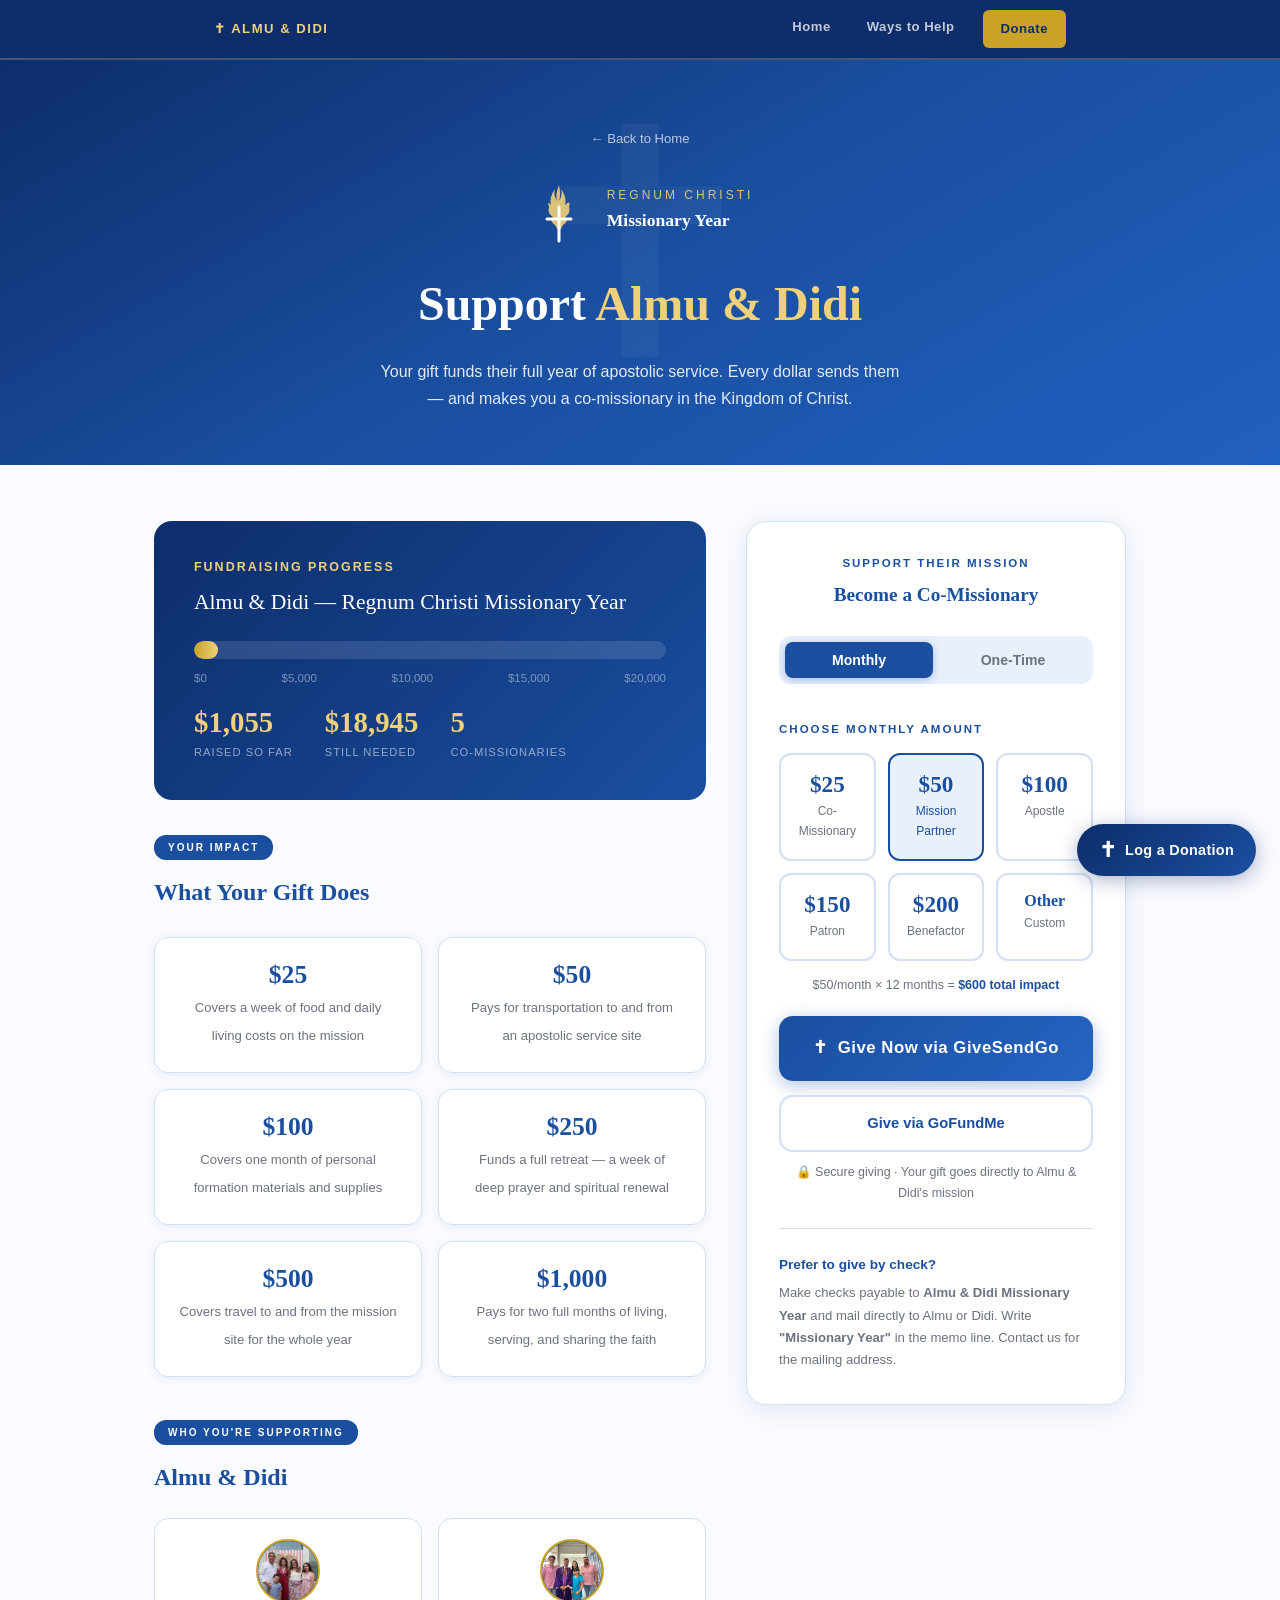
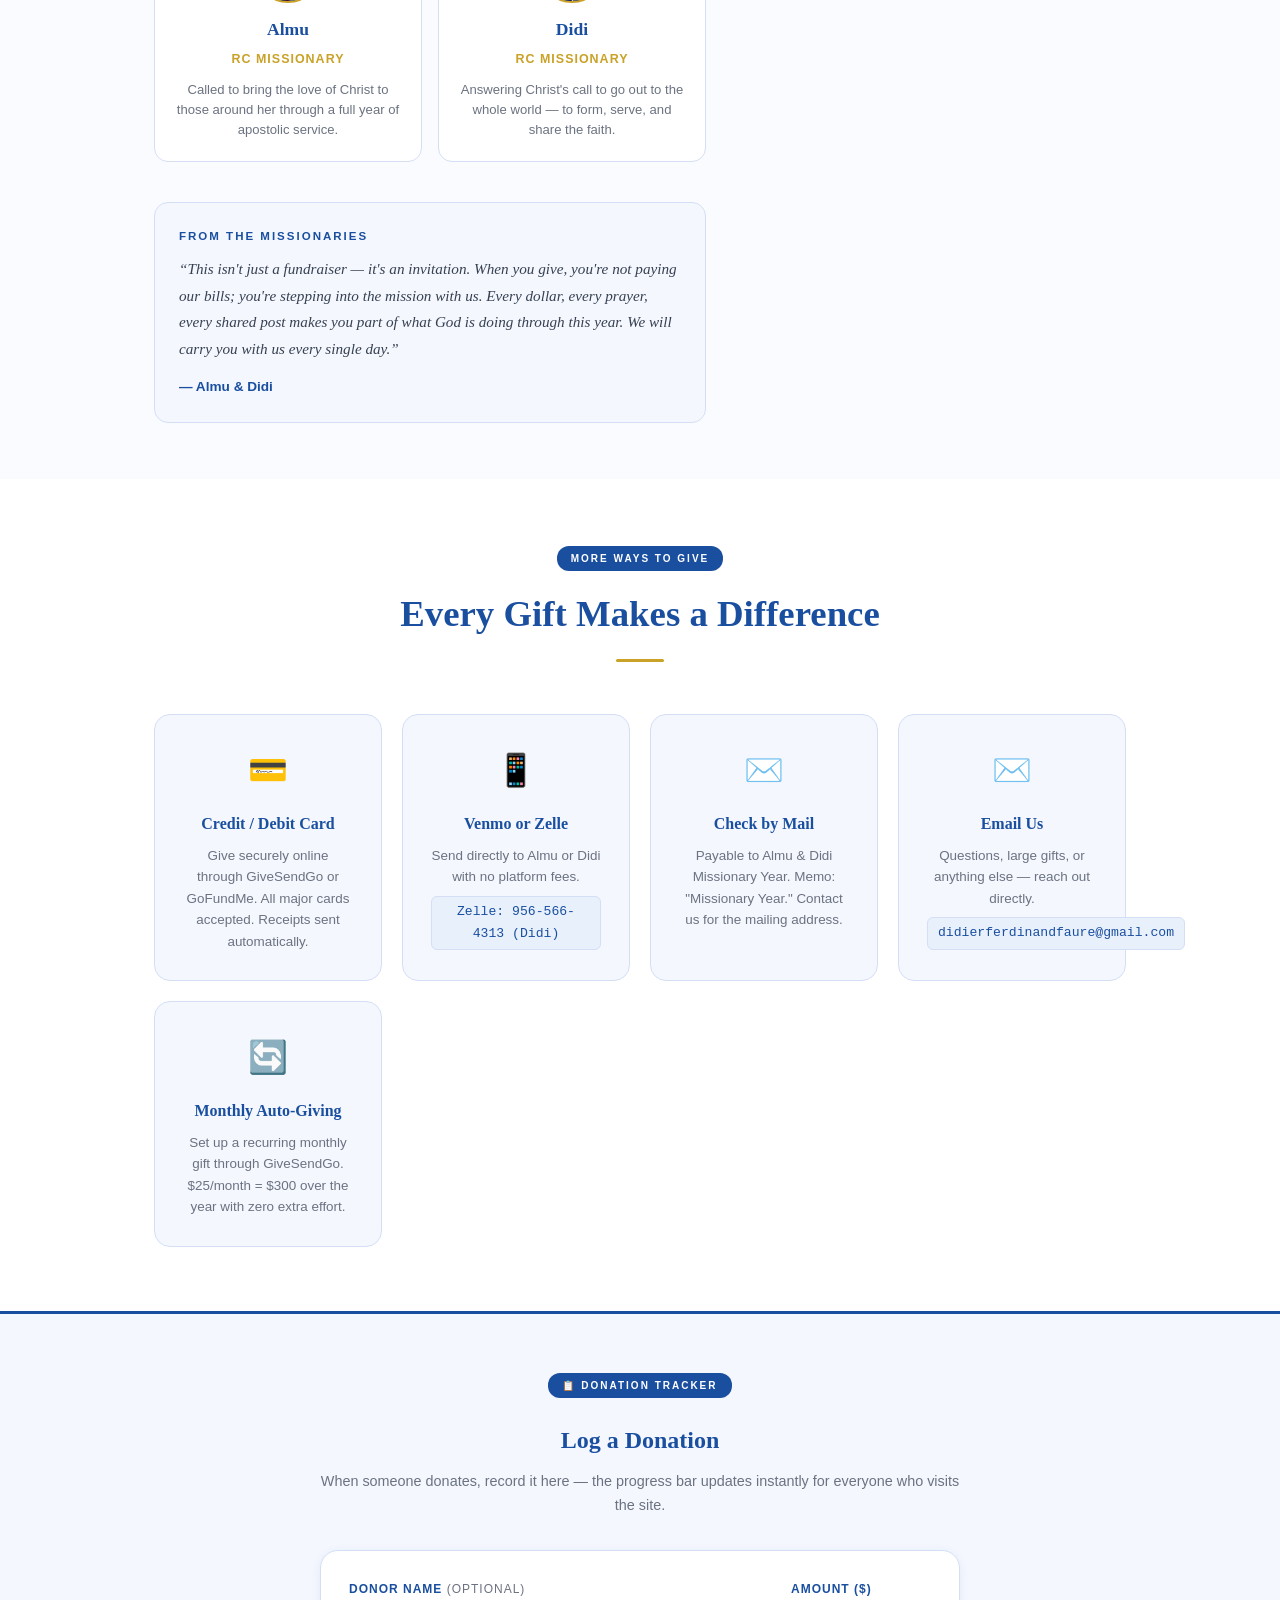
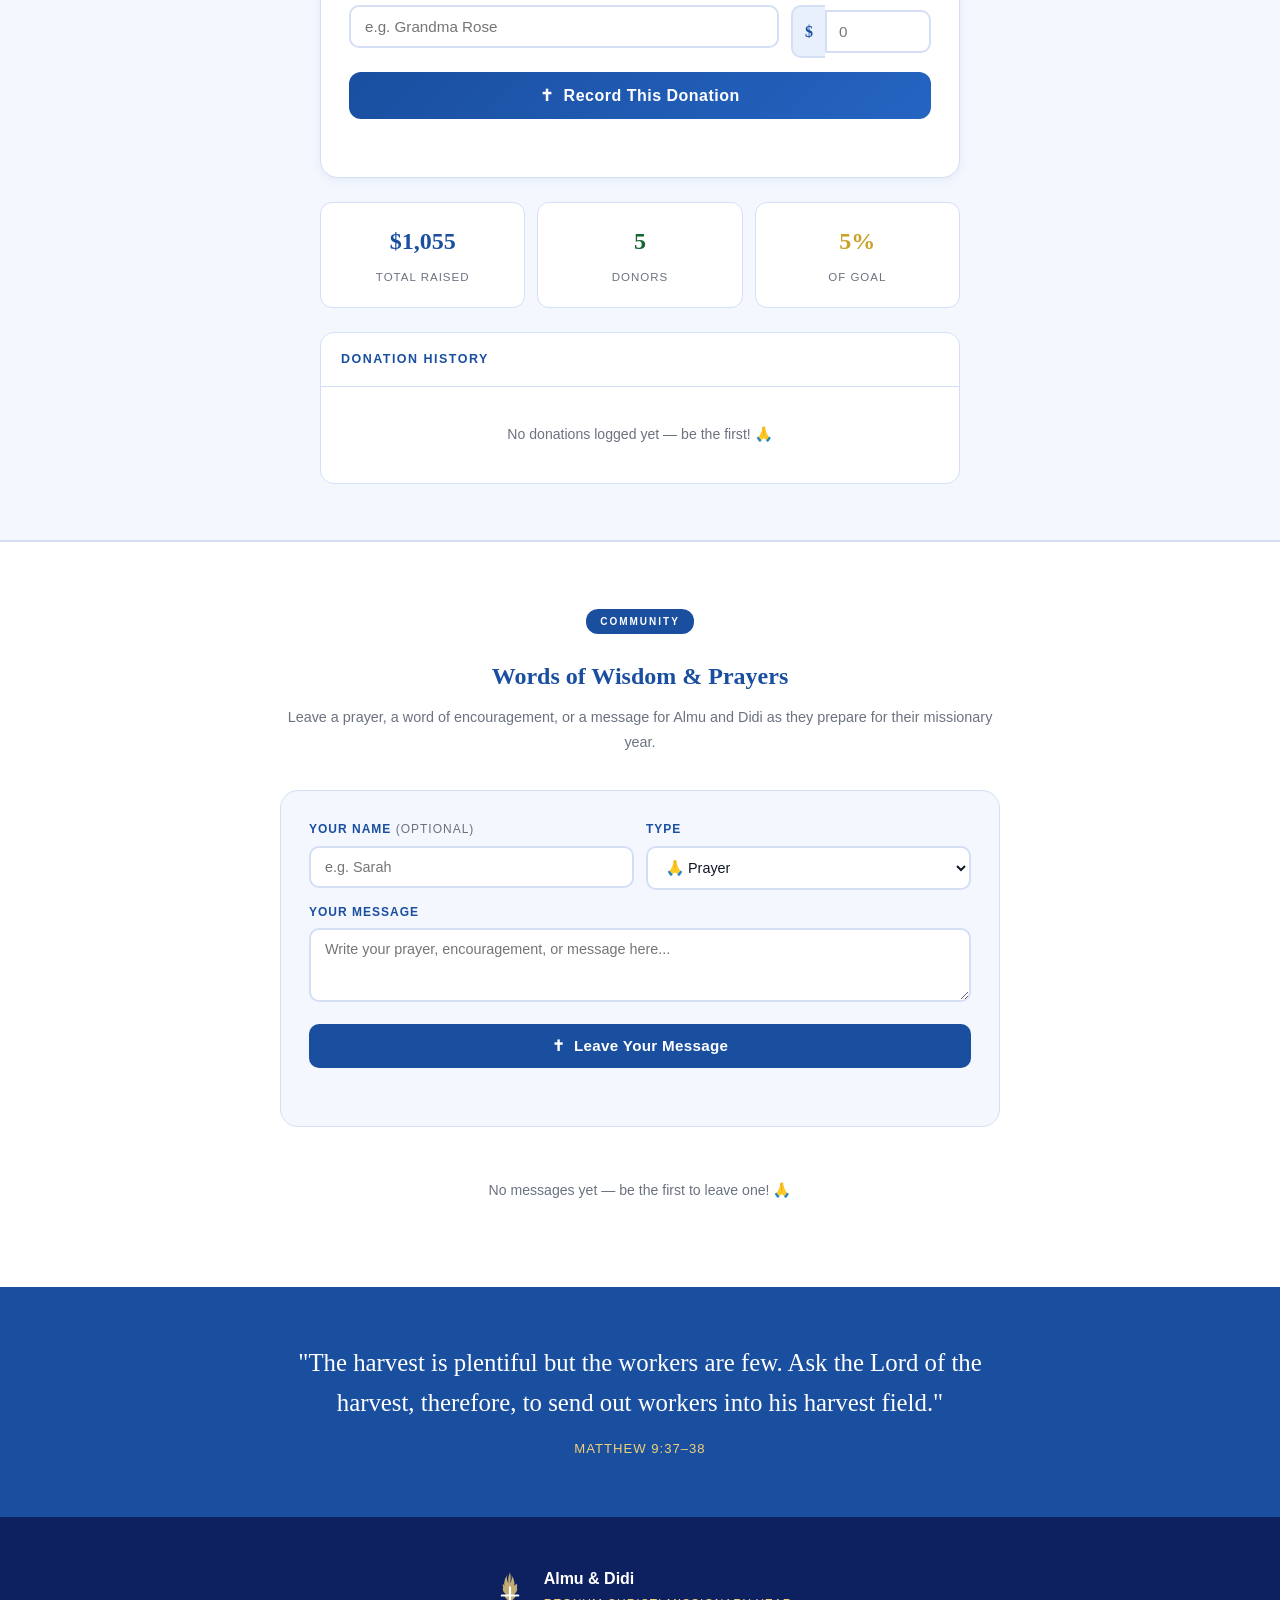
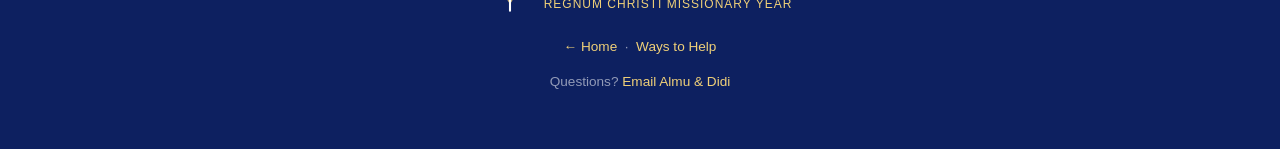
==== commit a6b4dc45: "Add files via upload" ====
--- a/donate.html
+++ b/donate.html
@@ -180,15 +180,15 @@
         <div class="p-labels"><span>$0</span><span>$5,000</span><span>$10,000</span><span>$15,000</span><span id="cfgGoalLabel">$20,000</span></div>
         <div class="p-stats">
           <div>
-            <span class="p-stat-n" id="cfgRaised">$6,840</span>
+            <span class="p-stat-n" id="cfgRaised">Loading…</span>
             <span class="p-stat-l">Raised so far</span>
           </div>
           <div>
-            <span class="p-stat-n" id="cfgNeeded">$3,160</span>
+            <span class="p-stat-n" id="cfgNeeded">—</span>
             <span class="p-stat-l">Still needed</span>
           </div>
           <div>
-            <span class="p-stat-n" id="cfgCoMiss">47</span>
+            <span class="p-stat-n" id="cfgCoMiss">—</span>
             <span class="p-stat-l">Co-missionaries</span>
           </div>
         </div>
@@ -416,7 +416,7 @@
       <div style="text-align:center;margin-bottom:32px;">
         <span class="sec-tag">📋 Donation Tracker</span>
         <h2 style="font-size:1.5rem;color:var(--rc-blue);margin-top:10px;">Log a Donation</h2>
-        <p style="font-family:Arial,sans-serif;font-size:0.9rem;color:var(--gray);margin-top:8px;">When someone donates, record it here — the progress bar updates instantly across both pages.</p>
+        <p style="font-family:Arial,sans-serif;font-size:0.9rem;color:var(--gray);margin-top:8px;">When someone donates, record it here — the progress bar updates instantly for everyone who visits the site.</p>
       </div>
 
       <!-- LOG FORM -->
@@ -439,7 +439,7 @@
             </div>
           </div>
         </div>
-        <button onclick="logDonation()"
+        <button onclick="logDonation()" id="logBtn"
           style="width:100%;padding:14px;background:linear-gradient(135deg,var(--rc-blue),var(--rc-blue2));color:#fff;border:none;border-radius:12px;font-family:Arial,sans-serif;font-size:1rem;font-weight:800;cursor:pointer;letter-spacing:0.5px;transition:all 0.2s;"
           onmouseover="this.style.opacity='0.9'" onmouseout="this.style.opacity='1'">
           ✝ &nbsp;Record This Donation
@@ -450,15 +450,15 @@
       <!-- TOTALS DISPLAY -->
       <div style="display:grid;grid-template-columns:repeat(3,1fr);gap:12px;margin-bottom:24px;">
         <div style="background:var(--white);border:1px solid var(--border);border-radius:12px;padding:18px;text-align:center;">
-          <span style="display:block;font-size:1.5rem;font-weight:700;color:var(--rc-blue);" id="liveTotalDisp">$0</span>
+          <span style="display:block;font-size:1.5rem;font-weight:700;color:var(--rc-blue);" id="liveTotalDisp">Loading…</span>
           <span style="font-family:Arial,sans-serif;font-size:0.72rem;text-transform:uppercase;letter-spacing:1px;color:var(--gray);">Total Raised</span>
         </div>
         <div style="background:var(--white);border:1px solid var(--border);border-radius:12px;padding:18px;text-align:center;">
-          <span style="display:block;font-size:1.5rem;font-weight:700;color:var(--green);" id="liveDonorDisp">0</span>
+          <span style="display:block;font-size:1.5rem;font-weight:700;color:var(--green);" id="liveDonorDisp">—</span>
           <span style="font-family:Arial,sans-serif;font-size:0.72rem;text-transform:uppercase;letter-spacing:1px;color:var(--gray);">Donors</span>
         </div>
         <div style="background:var(--white);border:1px solid var(--border);border-radius:12px;padding:18px;text-align:center;">
-          <span style="display:block;font-size:1.5rem;font-weight:700;color:var(--gold);" id="livePctDisp">0%</span>
+          <span style="display:block;font-size:1.5rem;font-weight:700;color:var(--gold);" id="livePctDisp">—</span>
           <span style="font-family:Arial,sans-serif;font-size:0.72rem;text-transform:uppercase;letter-spacing:1px;color:var(--gray);">Of Goal</span>
         </div>
       </div>
@@ -467,10 +467,9 @@
       <div style="background:var(--white);border:1px solid var(--border);border-radius:14px;overflow:hidden;">
         <div style="padding:16px 20px;border-bottom:1px solid var(--border);display:flex;justify-content:space-between;align-items:center;">
           <span style="font-family:Arial,sans-serif;font-size:0.78rem;font-weight:800;letter-spacing:1.5px;text-transform:uppercase;color:var(--rc-blue);">Donation History</span>
-          <button onclick="clearDonations()" style="font-family:Arial,sans-serif;font-size:0.75rem;color:var(--gray);background:none;border:1px solid var(--border);border-radius:6px;padding:4px 10px;cursor:pointer;">Reset All</button>
         </div>
         <div id="donationList" style="max-height:280px;overflow-y:auto;padding:8px 0;">
-          <div style="text-align:center;padding:28px;font-family:Arial,sans-serif;font-size:0.88rem;color:var(--gray);">No donations logged yet — be the first! 🙏</div>
+          <div style="text-align:center;padding:28px;font-family:Arial,sans-serif;font-size:0.88rem;color:var(--gray);">Loading donations…</div>
         </div>
       </div>
 
@@ -513,7 +512,7 @@
             style="width:100%;border:2px solid var(--border);border-radius:10px;padding:11px 14px;font-family:Arial,sans-serif;font-size:0.9rem;outline:none;background:var(--white);resize:vertical;transition:border-color 0.2s;"
             onfocus="this.style.borderColor='var(--rc-blue)'" onblur="this.style.borderColor='var(--border)'"></textarea>
         </div>
-        <button onclick="submitMessage()"
+        <button onclick="submitMessage()" id="msgBtn"
           style="width:100%;padding:13px;background:var(--rc-blue);color:#fff;border:none;border-radius:10px;font-family:Arial,sans-serif;font-size:0.95rem;font-weight:800;cursor:pointer;letter-spacing:0.3px;transition:opacity 0.2s;"
           onmouseover="this.style.opacity='0.88'" onmouseout="this.style.opacity='1'">
           ✝ &nbsp;Leave Your Message
@@ -594,60 +593,63 @@
 
 <script src="config.js"></script>
 <script>
-  // ── STORAGE KEY ──
-  const LS_KEY = 'rc_donations_almu_didi';
-
-  // ── LOAD DONATIONS FROM LOCALSTORAGE ──
-  function loadDonations() {
-    try { return JSON.parse(localStorage.getItem(LS_KEY)) || []; }
-    catch(e) { return []; }
-  }
-  function saveDonations(arr) {
-    localStorage.setItem(LS_KEY, JSON.stringify(arr));
-  }
-
-  // ── COMPUTE TOTALS ──
-  function getTotals(donations) {
-    const total = donations.reduce((s, d) => s + d.amount, 0);
+  // ── SHARED BACKEND (Google Apps Script Web App) ──
+  // This replaces localStorage — every visitor reads/writes the SAME Google Sheet.
+  const API_URL = 'https://script.google.com/macros/s/AKfycbzDnpcH29mjVAF49CHY7qyig_TrQXkA1wIyjB_tQ01ReffR8TCVO4vXn0g6BJX9Q9MY/exec';
+
+  let cachedDonations = [];
+  let cachedMessages = [];
+
+  // ── FETCH SHARED DATA FROM THE SHEET ──
+  async function fetchSharedData() {
+    try {
+      const res = await fetch(API_URL + '?action=getData');
+      const data = await res.json();
+      cachedDonations = data.donations || [];
+      cachedMessages = data.messages || [];
+    } catch (e) {
+      console.error('Could not reach donation backend:', e);
+    }
+  }
+
+  // ── COMPUTE TOTALS (config.js baseline + everything logged in the Sheet) ──
+  function getTotals() {
+    const sheetTotal = cachedDonations.reduce((s, d) => s + (d.amount || 0), 0);
+    const total = sheetTotal + SITE_CONFIG.raised;
+    const count = cachedDonations.length + SITE_CONFIG.coMissionaries;
     const goal  = SITE_CONFIG.goal;
     const pct   = Math.min(100, Math.round((total / goal) * 100));
-    return { total, goal, pct, needed: Math.max(0, goal - total), count: donations.length };
+    return { total, goal, pct, needed: Math.max(0, goal - total), count };
   }
 
   // ── UPDATE ALL UI ──
   function refreshUI() {
-    const donations = loadDonations();
-    const t = getTotals(donations);
+    const t = getTotals();
     const fmt = n => '$' + n.toLocaleString();
 
-    // Progress bar + stats (top of page)
     const bar = document.getElementById('pBar');
     if (bar) bar.style.width = t.pct + '%';
     setText('cfgRaised',  fmt(t.total));
     setText('cfgNeeded',  fmt(t.needed));
     setText('cfgCoMiss',  t.count);
 
-    // Live totals panel
     setText('liveTotalDisp', fmt(t.total));
     setText('liveDonorDisp', t.count);
     setText('livePctDisp',   t.pct + '%');
 
-    // Donation list
     const list = document.getElementById('donationList');
     if (list) {
-      if (donations.length === 0) {
+      if (cachedDonations.length === 0) {
         list.innerHTML = '<div style="text-align:center;padding:28px;font-family:Arial,sans-serif;font-size:0.88rem;color:var(--gray);">No donations logged yet — be the first! 🙏</div>';
       } else {
-        const rows = donations.slice().reverse().map((d, i) => {
-          const idx = donations.length - 1 - i;
+        const rows = cachedDonations.slice().reverse().map(d => {
           return `<div style="display:flex;justify-content:space-between;align-items:center;padding:11px 20px;border-bottom:1px solid var(--rc-light);font-family:Arial,sans-serif;">
             <div>
               <span style="font-weight:700;color:var(--rc-blue);font-size:0.92rem;">✝ Co-Missionary</span>
               <span style="font-size:0.75rem;color:var(--gray);margin-left:8px;">${d.date}</span>
             </div>
             <div style="display:flex;align-items:center;gap:10px;">
-              <span style="font-weight:800;color:var(--green);font-size:1rem;">+$${d.amount.toLocaleString()}</span>
-              <button onclick="removeDonation(${idx})" style="background:none;border:none;color:var(--gray);cursor:pointer;font-size:1rem;line-height:1;padding:2px 4px;" title="Remove">×</button>
+              <span style="font-weight:800;color:var(--green);font-size:1rem;">+$${(d.amount||0).toLocaleString()}</span>
             </div>
           </div>`;
         }).join('');
@@ -656,23 +658,12 @@
     }
   }
 
-  // ── SMS NOTIFICATION ──
-  const SMS_PHONE = '9565664313';
-  const SMS_KEY   = 'textbelt'; // free: 1 test/day — buy a key at textbelt.com ($0.01/text)
-
-  function sendSms(message) {
-    fetch('https://textbelt.com/text', {
-      method: 'POST',
-      headers: { 'Content-Type': 'application/json' },
-      body: JSON.stringify({ phone: SMS_PHONE, message, key: SMS_KEY })
-    }).catch(() => {}); // silent fail — don't block UI
-  }
-
-  // ── LOG A DONATION ──
-  function logDonation() {
+  // ── LOG A DONATION (writes to the shared Sheet) ──
+  async function logDonation() {
     const nameEl = document.getElementById('logName');
     const amtEl  = document.getElementById('logAmt');
     const msgEl  = document.getElementById('logMsg');
+    const btn    = document.getElementById('logBtn');
     const amt    = parseFloat(amtEl.value);
 
     if (!amt || amt <= 0) {
@@ -682,87 +673,76 @@
       return;
     }
 
-    const donations = loadDonations();
-    const now = new Date();
     const name = nameEl.value.trim() || 'Anonymous';
-    donations.push({
-      name,
-      amount: amt,
-      date:   now.toLocaleDateString('en-US', { month: 'short', day: 'numeric', year: 'numeric' })
-    });
-    saveDonations(donations);
-
-    const t = getTotals(donations);
-    sendSms('New donation: $' + amt.toLocaleString() + ' from ' + name + '. Total raised: $' + t.total.toLocaleString() + ' (' + t.pct + '% of goal). Almu & Didi Mission.');
-
-    // Clear inputs
-    nameEl.value = '';
-    amtEl.value  = '';
-
-    // Show success message
-    msgEl.style.color = 'var(--green)';
-    msgEl.textContent = '✓ Donation of $' + amt.toLocaleString() + ' recorded! 🙏';
-    setTimeout(() => { msgEl.textContent = ''; }, 3000);
-
-    refreshUI();
-  }
-
-  // ── REMOVE A DONATION ──
-  function removeDonation(index) {
-    if (!confirm('Remove this donation entry?')) return;
-    const donations = loadDonations();
-    donations.splice(index, 1);
-    saveDonations(donations);
-    refreshUI();
-  }
-
-  // ── CLEAR ALL ──
-  function clearDonations() {
-    if (!confirm('Reset ALL donations to $0? This cannot be undone.')) return;
-    localStorage.removeItem(LS_KEY);
-    refreshUI();
-  }
-
-  // ── MESSAGES STORAGE ──
-  const MSG_KEY = 'rc_messages_almu_didi';
+    btn.disabled = true;
+    btn.textContent = 'Recording…';
+
+    try {
+      const url = API_URL + '?action=addDonation&name=' + encodeURIComponent(name) + '&amount=' + encodeURIComponent(amt);
+      const res = await fetch(url);
+      const data = await res.json();
+      cachedDonations = data.donations || cachedDonations;
+      cachedMessages  = data.messages  || cachedMessages;
+
+      nameEl.value = '';
+      amtEl.value  = '';
+      msgEl.style.color = 'var(--green)';
+      msgEl.textContent = '✓ Donation of $' + amt.toLocaleString() + ' recorded for everyone! 🙏';
+      setTimeout(() => { msgEl.textContent = ''; }, 4000);
+      refreshUI();
+    } catch (e) {
+      msgEl.style.color = '#991b1b';
+      msgEl.textContent = 'Could not save — check your connection and try again.';
+    } finally {
+      btn.disabled = false;
+      btn.innerHTML = '✝ &nbsp;Record This Donation';
+    }
+  }
+
+  // ── MESSAGES ──
   const MSG_ICONS = { prayer:'🙏', encouragement:'💛', wisdom:'✝', message:'✉️' };
 
-  function loadMessages() {
-    try { return JSON.parse(localStorage.getItem(MSG_KEY)) || []; } catch(e) { return []; }
-  }
-  function saveMessages(arr) { localStorage.setItem(MSG_KEY, JSON.stringify(arr)); }
-
-  function submitMessage() {
+  async function submitMessage() {
     const name = (document.getElementById('msgName').value.trim()) || 'Anonymous';
     const text = document.getElementById('msgText').value.trim();
     const type = document.getElementById('msgType').value;
     const conf = document.getElementById('msgConfirm');
+    const btn  = document.getElementById('msgBtn');
     if (!text) { conf.style.color='#991b1b'; conf.textContent='Please write a message first.'; return; }
-    const msgs = loadMessages();
-    msgs.push({ name, text, type, date: new Date().toLocaleDateString('en-US',{month:'short',day:'numeric',year:'numeric'}) });
-    saveMessages(msgs);
-
-    const typeLabels = { prayer: 'Prayer', encouragement: 'Encouragement', wisdom: 'Word of Wisdom', message: 'Message' };
-    const preview = text.length > 80 ? text.slice(0, 80) + '...' : text;
-    sendSms('New ' + (typeLabels[type] || 'Message') + ' from ' + name + ': "' + preview + '" — Almu & Didi Mission.');
-
-    document.getElementById('msgName').value = '';
-    document.getElementById('msgText').value = '';
-    conf.style.color = 'var(--green)';
-    conf.textContent = '✓ Thank you! Your message was added. 🙏';
-    setTimeout(() => { conf.textContent = ''; }, 3000);
-    renderMessages();
+
+    btn.disabled = true;
+    btn.textContent = 'Sending…';
+
+    try {
+      const url = API_URL + '?action=addMessage&name=' + encodeURIComponent(name) + '&type=' + encodeURIComponent(type) + '&text=' + encodeURIComponent(text);
+      const res = await fetch(url);
+      const data = await res.json();
+      cachedDonations = data.donations || cachedDonations;
+      cachedMessages  = data.messages  || cachedMessages;
+
+      document.getElementById('msgName').value = '';
+      document.getElementById('msgText').value = '';
+      conf.style.color = 'var(--green)';
+      conf.textContent = '✓ Thank you! Your message was added for everyone to see. 🙏';
+      setTimeout(() => { conf.textContent = ''; }, 4000);
+      renderMessages();
+    } catch (e) {
+      conf.style.color = '#991b1b';
+      conf.textContent = 'Could not save — check your connection and try again.';
+    } finally {
+      btn.disabled = false;
+      btn.innerHTML = '✝ &nbsp;Leave Your Message';
+    }
   }
 
   function renderMessages() {
     const wall = document.getElementById('messageWall');
     if (!wall) return;
-    const msgs = loadMessages();
-    if (msgs.length === 0) {
+    if (cachedMessages.length === 0) {
       wall.innerHTML = '<p style="text-align:center;font-family:Arial,sans-serif;font-size:0.88rem;color:var(--gray);padding:20px 0;">No messages yet — be the first to leave one! 🙏</p>';
       return;
     }
-    wall.innerHTML = msgs.slice().reverse().map(m =>
+    wall.innerHTML = cachedMessages.slice().reverse().map(m =>
       `<div style="background:var(--rc-pale);border:1px solid var(--border);border-radius:14px;padding:20px 22px;">
         <div style="display:flex;justify-content:space-between;margin-bottom:8px;font-family:Arial,sans-serif;font-size:0.78rem;">
           <span style="font-weight:700;color:var(--rc-blue);">${MSG_ICONS[m.type]||'✉️'} ${m.name}</span>
@@ -781,17 +761,14 @@
     setText('cfgQuote',   '“' + c.quote + '”');
     setText('cfgGoalLabel', c.goalFmt);
 
-    // Check payable to
     const checkEls = document.querySelectorAll('#cfgCheckTo, #cfgCheckTo2');
     checkEls.forEach(el => { if (el) el.textContent = c.checkPayableTo; });
 
-    // Email links
     const emailLink = document.getElementById('cfgEmailLink');
     if (emailLink) { emailLink.href = 'mailto:' + c.contact.email; emailLink.textContent = c.contact.email; }
     const footerEmail = document.getElementById('cfgFooterEmail');
     if (footerEmail) { footerEmail.href = 'mailto:' + c.contact.email; }
 
-    // Venmo / Zelle info
     const venmoLine = document.getElementById('cfgVenmoLine');
     if (venmoLine) {
       const parts = [];
@@ -802,7 +779,6 @@
       if (parts.length) venmoLine.textContent = parts.join(' · ');
     }
 
-    // Donation buttons
     const mainBtn = document.getElementById('mainDonateBtn');
     if (mainBtn) mainBtn.href = c.donateUrl;
     const altBtn = document.querySelector('.btn-alt[href*="gofundme"]');
@@ -812,9 +788,10 @@
   function setText(id, val) { const el = document.getElementById(id); if (el) el.textContent = val; }
 
   // ── INIT ──
-  window.addEventListener('load', () => {
+  window.addEventListener('load', async () => {
     applyConfig();
-    setTimeout(refreshUI, 400);
+    await fetchSharedData();
+    refreshUI();
     renderMessages();
   });
 
